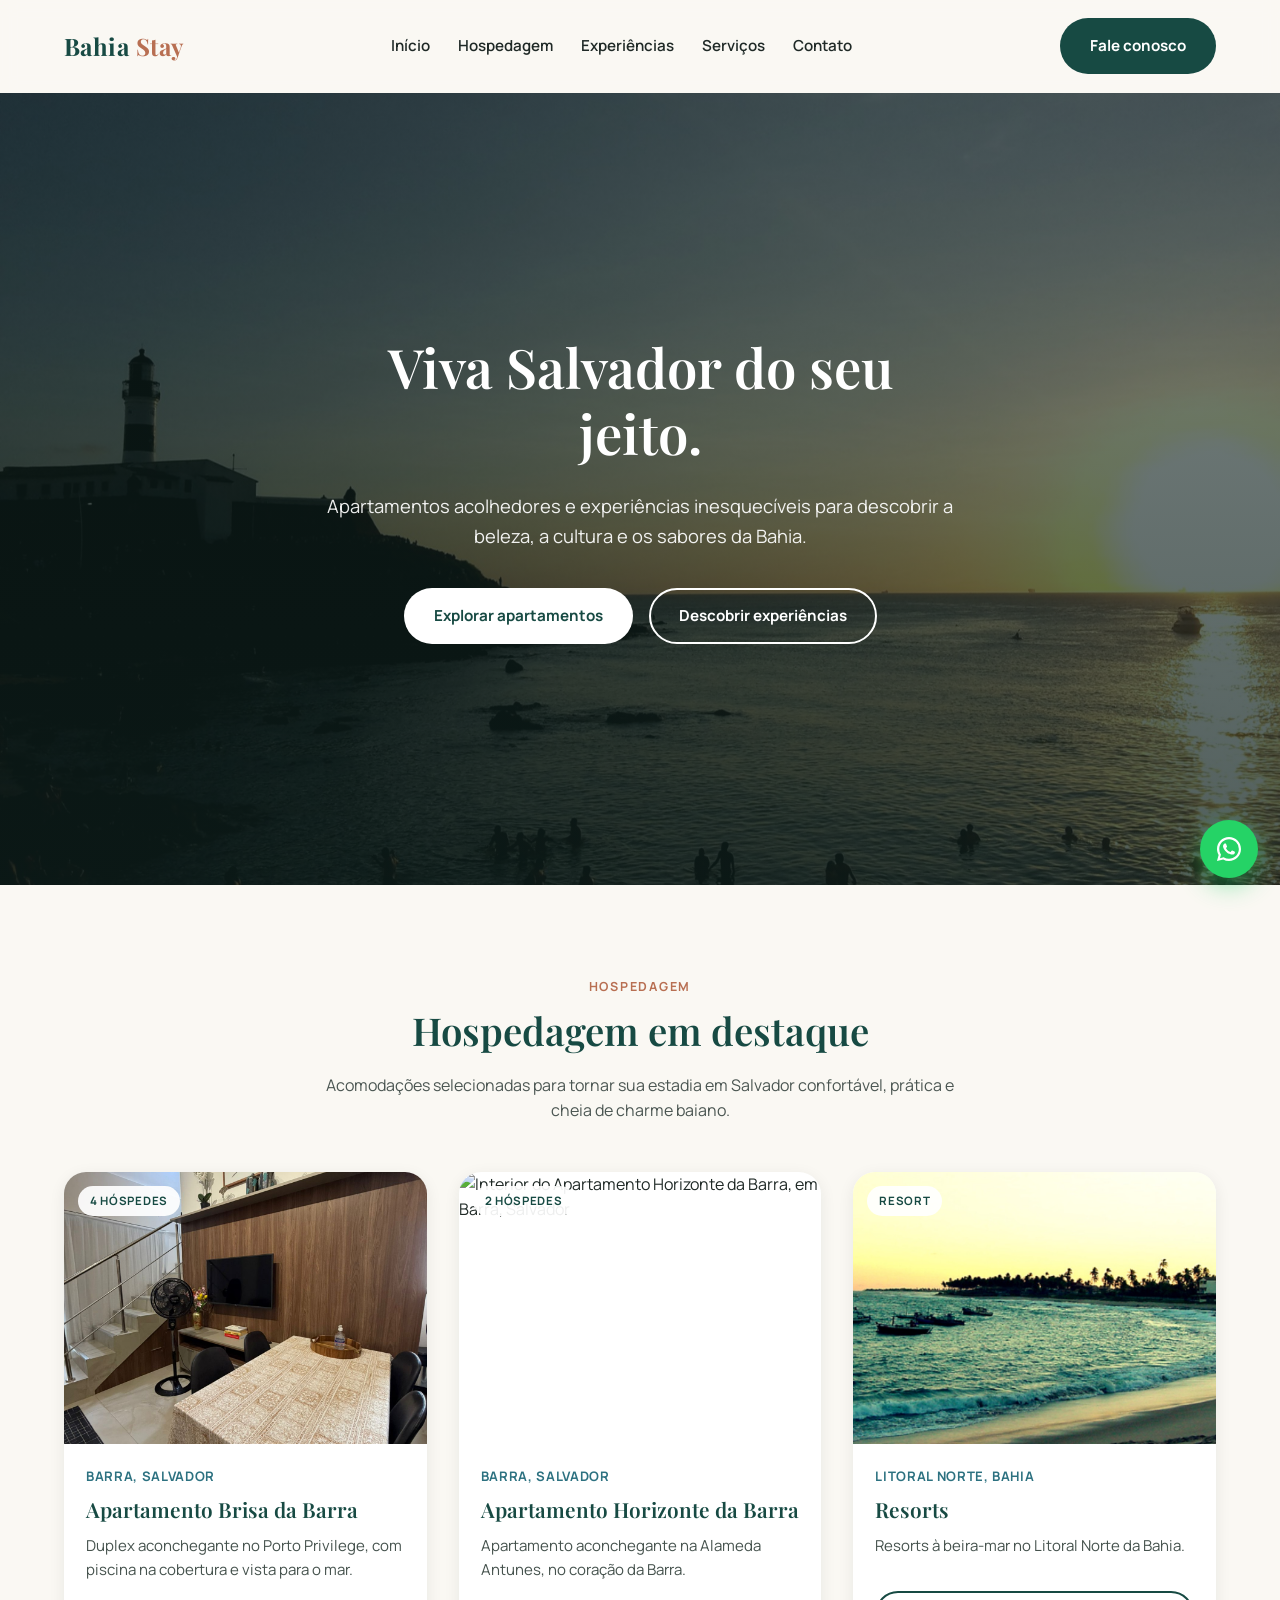
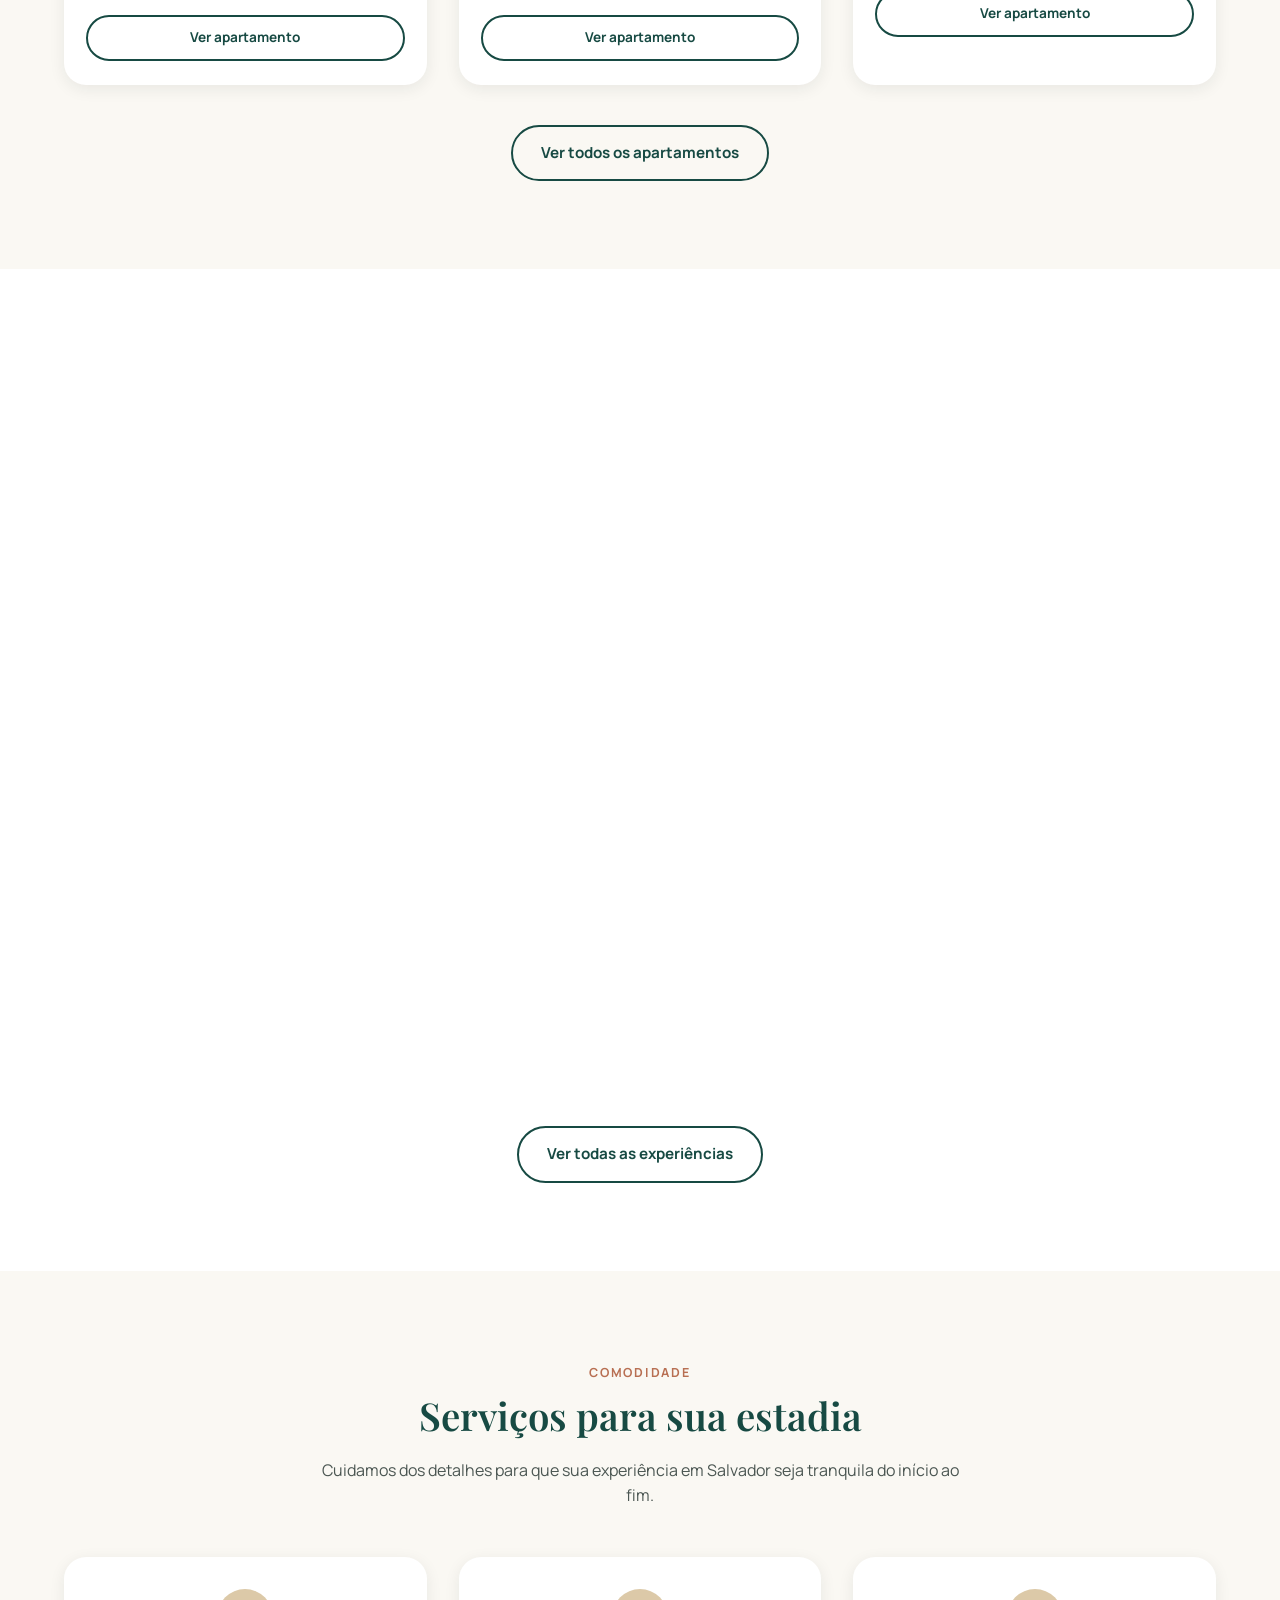
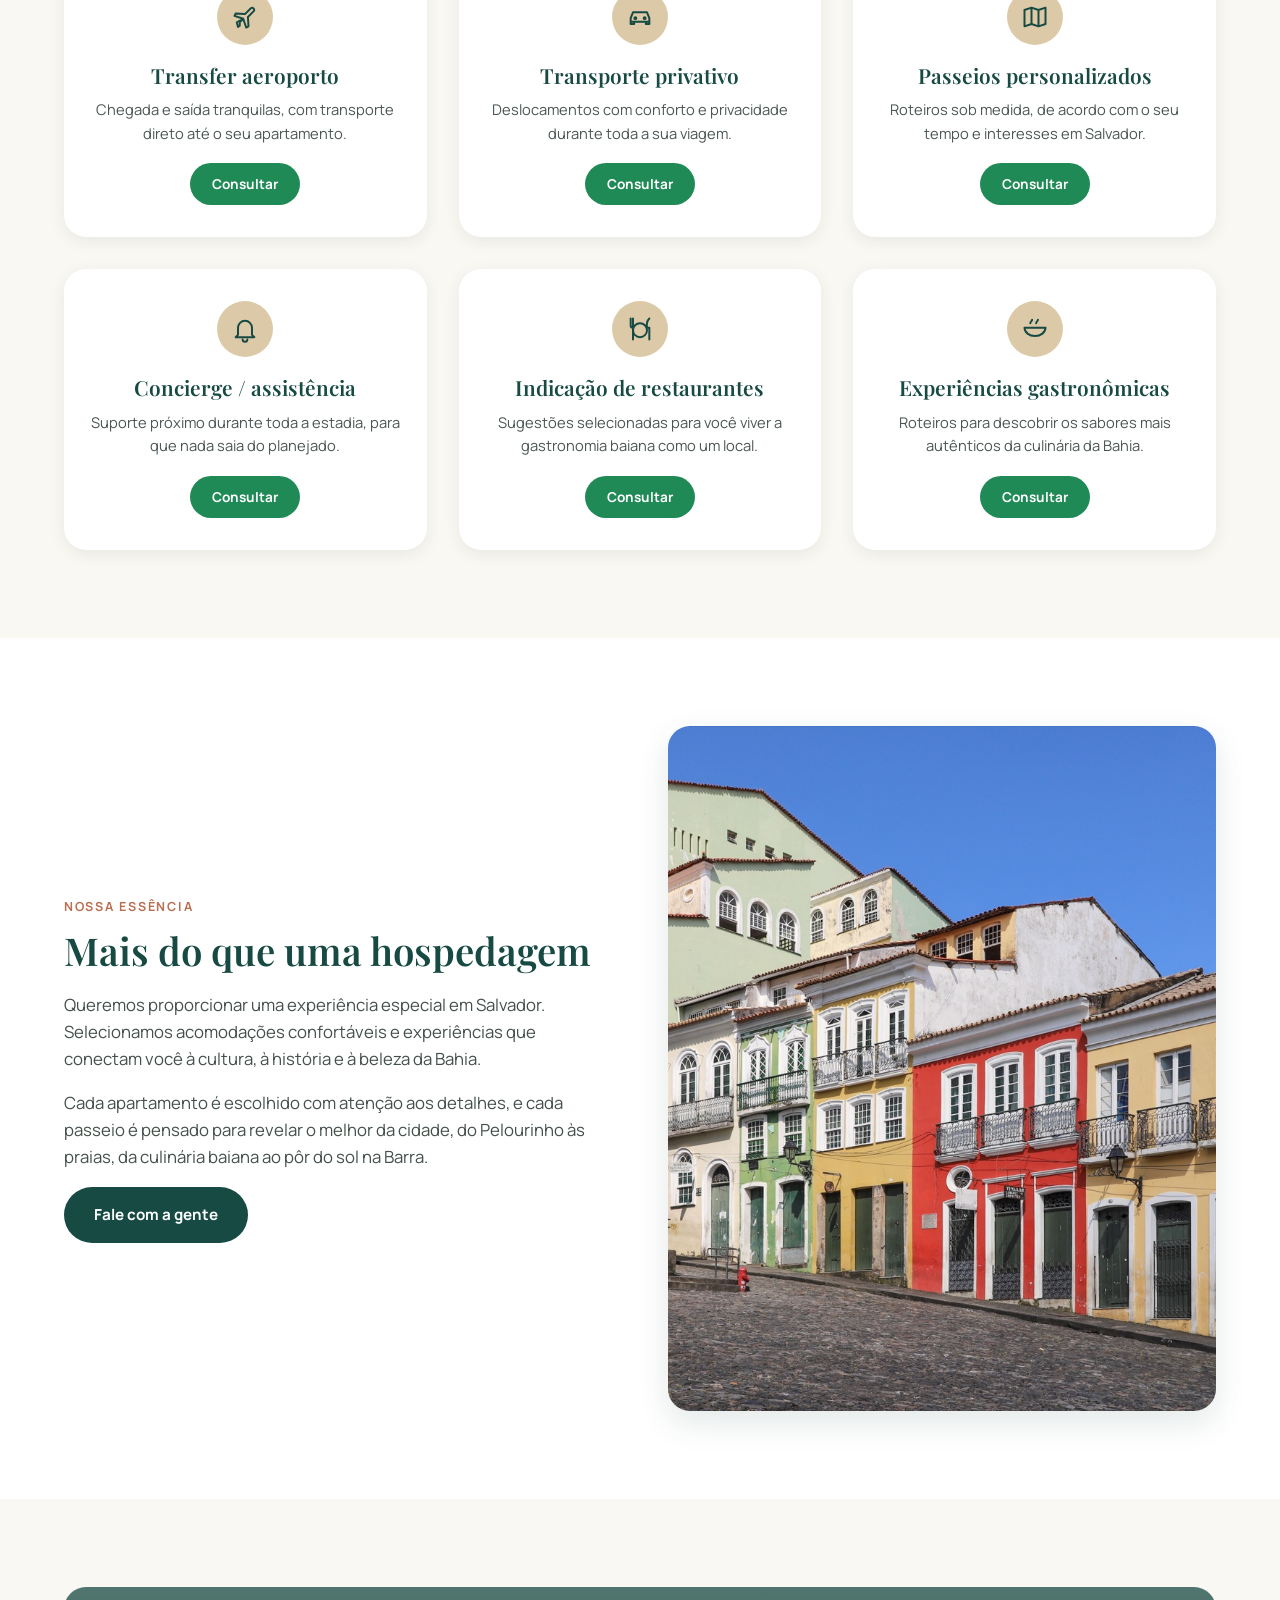
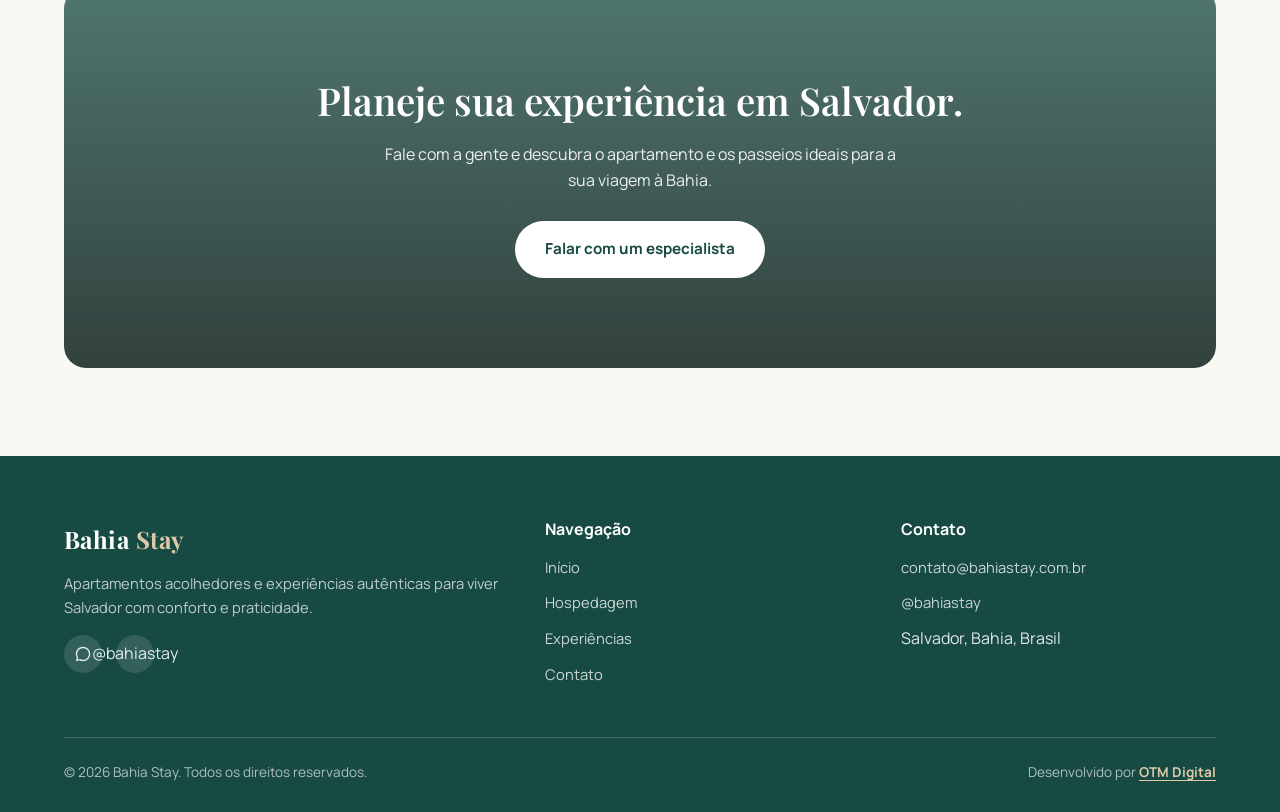
==== index.html @ 3e3b8120 "Add "Desenvolvido por OTM Digital" credit to footer Co-Authored-By: Claude Sonnet 5 <noreply@anthrop" ====
<!DOCTYPE html>
<html lang="pt-BR">
<head>
<meta charset="UTF-8">
<meta name="viewport" content="width=device-width, initial-scale=1.0">
<title>Bahia Stay | Apartamentos e Experiências em Salvador, Bahia</title>
<meta name="description" content="Apartamentos acolhedores e experiências inesquecíveis em Salvador, Bahia. Hospedagem por temporada, passeios turísticos e serviços para sua viagem.">
<link rel="icon" type="image/svg+xml" href="assets/images/icons/favicon.svg">
<link rel="preconnect" href="https://fonts.googleapis.com">
<link href="https://fonts.googleapis.com/css2?family=Playfair+Display:wght@600;700&family=Manrope:wght@400;500;600;700;800&display=swap" rel="stylesheet">
<link rel="stylesheet" href="css/style.css">
</head>
<body>

<header class="header">
  <div class="header-conteudo">
    <a href="index.html" class="logo">Bahia <span>Stay</span></a>
    <nav class="nav-principal" aria-label="Navegação principal">
      <ul>
        <li><a href="index.html">Início</a></li>
        <li><a href="apartamentos.html">Hospedagem</a></li>
        <li><a href="experiencias.html">Experiências</a></li>
        <li><a href="index.html#servicos">Serviços</a></li>
        <li><a href="contato.html">Contato</a></li>
      </ul>
    </nav>
    <div class="header-acoes">
      <a href="contato.html" class="btn btn-primario">Fale conosco</a>
      <button class="menu-toggle" aria-label="Abrir menu" aria-expanded="false">
        <span></span><span></span><span></span>
      </button>
    </div>
  </div>
</header>

<main>

  <section class="hero" style="background-image:url('assets/images/salvador/Salvador-Brazil-Farol-da-Barra-sunset.jpg');">
    <div class="hero-conteudo">
      <h1>Viva Salvador do seu jeito.</h1>
      <p>Apartamentos acolhedores e experiências inesquecíveis para descobrir a beleza, a cultura e os sabores da Bahia.</p>
      <div class="hero-botoes">
        <a href="apartamentos.html" class="btn btn-claro">Explorar apartamentos</a>
        <a href="experiencias.html" class="btn btn-secundario" style="border-color:#fff;color:#fff;">Descobrir experiências</a>
      </div>
    </div>
  </section>

  <!-- APARTAMENTOS EM DESTAQUE -->
  <section id="apartamentos-destaque">
    <div class="container">
      <div class="secao-titulo anim-surgir">
        <span class="etiqueta">Hospedagem</span>
        <h2>Hospedagem em destaque</h2>
        <p>Acomodações selecionadas para tornar sua estadia em Salvador confortável, prática e cheia de charme baiano.</p>
      </div>
      <div class="grade" id="grade-destaque"></div>
      <div class="texto-centro" style="margin-top:40px;">
        <a href="apartamentos.html" class="btn btn-secundario">Ver todos os apartamentos</a>
      </div>
    </div>
  </section>

  <!-- EXPERIÊNCIAS -->
  <section class="fundo-branco" id="experiencias-destaque">
    <div class="container">
      <div class="secao-titulo anim-surgir">
        <span class="etiqueta">Turismo</span>
        <h2>Descubra Salvador</h2>
        <p>Roteiros e passeios para viver a história, a natureza e a cultura da capital baiana com quem entende do assunto.</p>
      </div>
      <div class="grade" id="grade-experiencias-home"></div>
      <div class="texto-centro" style="margin-top:40px;">
        <a href="experiencias.html" class="btn btn-secundario">Ver todas as experiências</a>
      </div>
    </div>
  </section>

  <!-- SERVIÇOS -->
  <section id="servicos">
    <div class="container">
      <div class="secao-titulo anim-surgir">
        <span class="etiqueta">Comodidade</span>
        <h2>Serviços para sua estadia</h2>
        <p>Cuidamos dos detalhes para que sua experiência em Salvador seja tranquila do início ao fim.</p>
      </div>
      <div class="grade">
        <div class="servico-card anim-surgir">
          <div class="servico-icone"><img src="assets/images/icons/aviao.svg" alt="" class="icone-img"></div>
          <h3>Transfer aeroporto</h3>
          <p>Chegada e saída tranquilas, com transporte direto até o seu apartamento.</p>
          <button class="btn btn-whatsapp btn-sm" onclick="abrirWhatsApp(mensagemServico('Transfer aeroporto'))" aria-label="Consultar transfer aeroporto pelo WhatsApp">Consultar</button>
        </div>
        <div class="servico-card anim-surgir">
          <div class="servico-icone"><img src="assets/images/icons/carro.svg" alt="" class="icone-img"></div>
          <h3>Transporte privativo</h3>
          <p>Deslocamentos com conforto e privacidade durante toda a sua viagem.</p>
          <button class="btn btn-whatsapp btn-sm" onclick="abrirWhatsApp(mensagemServico('Transporte privativo'))" aria-label="Consultar transporte privativo pelo WhatsApp">Consultar</button>
        </div>
        <div class="servico-card anim-surgir">
          <div class="servico-icone"><img src="assets/images/icons/mapa.svg" alt="" class="icone-img"></div>
          <h3>Passeios personalizados</h3>
          <p>Roteiros sob medida, de acordo com o seu tempo e interesses em Salvador.</p>
          <button class="btn btn-whatsapp btn-sm" onclick="abrirWhatsApp(mensagemServico('Passeios personalizados'))" aria-label="Consultar passeios personalizados pelo WhatsApp">Consultar</button>
        </div>
        <div class="servico-card anim-surgir">
          <div class="servico-icone"><img src="assets/images/icons/sino.svg" alt="" class="icone-img"></div>
          <h3>Concierge / assistência</h3>
          <p>Suporte próximo durante toda a estadia, para que nada saia do planejado.</p>
          <button class="btn btn-whatsapp btn-sm" onclick="abrirWhatsApp(mensagemServico('Concierge e assistência ao hóspede'))" aria-label="Consultar concierge pelo WhatsApp">Consultar</button>
        </div>
        <div class="servico-card anim-surgir">
          <div class="servico-icone"><img src="assets/images/icons/prato.svg" alt="" class="icone-img"></div>
          <h3>Indicação de restaurantes</h3>
          <p>Sugestões selecionadas para você viver a gastronomia baiana como um local.</p>
          <button class="btn btn-whatsapp btn-sm" onclick="abrirWhatsApp(mensagemServico('Indicação de restaurantes'))" aria-label="Consultar indicação de restaurantes pelo WhatsApp">Consultar</button>
        </div>
        <div class="servico-card anim-surgir">
          <div class="servico-icone"><img src="assets/images/icons/tigela.svg" alt="" class="icone-img"></div>
          <h3>Experiências gastronômicas</h3>
          <p>Roteiros para descobrir os sabores mais autênticos da culinária da Bahia.</p>
          <button class="btn btn-whatsapp btn-sm" onclick="abrirWhatsApp(mensagemServico('Experiências gastronômicas'))" aria-label="Consultar experiências gastronômicas pelo WhatsApp">Consultar</button>
        </div>
      </div>
    </div>
  </section>

  <!-- INSTITUCIONAL -->
  <section class="fundo-branco">
    <div class="container">
      <div class="institucional">
        <div class="institucional-texto anim-surgir">
          <span class="etiqueta">Nossa essência</span>
          <h2>Mais do que uma hospedagem</h2>
          <p>Queremos proporcionar uma experiência especial em Salvador. Selecionamos acomodações confortáveis e experiências que conectam você à cultura, à história e à beleza da Bahia.</p>
          <p>Cada apartamento é escolhido com atenção aos detalhes, e cada passeio é pensado para revelar o melhor da cidade, do Pelourinho às praias, da culinária baiana ao pôr do sol na Barra.</p>
          <a href="contato.html" class="btn btn-primario">Fale com a gente</a>
        </div>
        <div class="institucional-imagem anim-surgir">
          <img src="assets/images/salvador/Largo_do_Pelourinho_Salvador_2019-9754__cropped_.jpg" alt="Vista de casarios coloridos e arquitetura histórica de Salvador, Bahia">
        </div>
      </div>
    </div>
  </section>

  <!-- CTA FINAL -->
  <section>
    <div class="container">
      <div class="cta-final anim-surgir" style="background-image:url('https://images.unsplash.com/photo-1518509562904-e7ef99cdcc86?auto=format&fit=crop&w=1600&q=80');">
        <h2>Planeje sua experiência em Salvador.</h2>
        <p>Fale com a gente e descubra o apartamento e os passeios ideais para a sua viagem à Bahia.</p>
        <a href="contato.html" class="btn btn-claro">Falar com um especialista</a>
      </div>
    </div>
  </section>

</main>

<footer class="footer">
  <div class="container">
    <div class="footer-grade">
      <div>
        <a href="index.html" class="logo">Bahia <span>Stay</span></a>
        <p style="margin-top:14px;">Apartamentos acolhedores e experiências autênticas para viver Salvador com conforto e praticidade.</p>
        <div class="footer-social">
          <a href="https://wa.me/5571999999999" data-marca-whatsapp target="_blank" rel="noopener" aria-label="WhatsApp">
            <svg width="18" height="18" viewBox="0 0 32 32" fill="currentColor"><path d="M16.001 3.2c-7.07 0-12.8 5.73-12.8 12.8 0 2.26.6 4.44 1.73 6.37L3.2 28.8l6.58-1.7a12.74 12.74 0 0 0 6.22 1.6h.01c7.07 0 12.8-5.73 12.8-12.8s-5.73-12.7-12.81-12.7zm0 23.24h-.01a10.4 10.4 0 0 1-5.3-1.45l-.38-.22-3.9 1.01 1.04-3.8-.25-.39a10.42 10.42 0 0 1-1.6-5.59c0-5.76 4.69-10.44 10.45-10.44 2.79 0 5.41 1.09 7.39 3.06a10.36 10.36 0 0 1 3.06 7.38c0 5.76-4.69 10.44-10.5 10.44z"/></svg>
          </a>
          <a href="#" data-marca-instagram aria-label="Instagram">
            <svg width="18" height="18" viewBox="0 0 24 24" fill="currentColor"><path d="M12 2.2c3.2 0 3.6 0 4.85.07 3.25.15 4.77 1.69 4.92 4.92.06 1.25.07 1.6.07 4.81 0 3.22-.01 3.56-.07 4.81-.15 3.23-1.66 4.77-4.92 4.92-1.25.06-1.6.07-4.85.07-3.2 0-3.6 0-4.85-.07-3.26-.15-4.77-1.7-4.92-4.92-.06-1.25-.07-1.6-.07-4.81 0-3.22.01-3.56.07-4.81.15-3.23 1.66-4.77 4.92-4.92C8.4 2.21 8.8 2.2 12 2.2zm0 5.4a4.4 4.4 0 1 0 0 8.8 4.4 4.4 0 0 0 0-8.8zm0 7.26a2.86 2.86 0 1 1 0-5.72 2.86 2.86 0 0 1 0 5.72zm5.6-7.44a1.03 1.03 0 1 1-2.06 0 1.03 1.03 0 0 1 2.06 0z"/></svg>
          </a>
        </div>
      </div>
      <div>
        <h4>Navegação</h4>
        <ul class="footer-links">
          <li><a href="index.html">Início</a></li>
          <li><a href="apartamentos.html">Hospedagem</a></li>
          <li><a href="experiencias.html">Experiências</a></li>
          <li><a href="contato.html">Contato</a></li>
        </ul>
      </div>
      <div>
        <h4>Contato</h4>
        <ul class="footer-links">
          <li><a href="mailto:contato@bahiastay.com.br" data-marca-email>contato@bahiastay.com.br</a></li>
          <li><a href="#" data-marca-instagram>@bahiastay</a></li>
          <li><span data-marca-localizacao>Salvador, Bahia, Brasil</span></li>
        </ul>
      </div>
    </div>
    <div class="footer-base">
      <span>© <span class="ano-atual">2026</span> <span data-marca-nome>Bahia Stay</span>. Todos os direitos reservados.</span>
      <span>Desenvolvido por <a href="https://www.otmdigital.online" target="_blank" rel="noopener" class="creditos-link">OTM Digital</a></span>
    </div>
  </div>
</footer>

<script src="js/script.js"></script>
<script>
  function criarCardApartamento(apto) {
    return `
      <article class="card anim-surgir">
        <a href="apartamento.html?id=${apto.id}" class="card-imagem" aria-label="Ver detalhes de ${apto.nome}">
          <img src="${apto.imagens[0]}" alt="Interior do ${apto.nome}, em ${apto.regiao}" loading="lazy">
          <span class="card-selo">${apto.hospedes ? apto.hospedes + " hóspedes" : apto.tipo}</span>
        </a>
        <div class="card-corpo">
          <span class="card-regiao">${apto.regiao}</span>
          <h3><a href="apartamento.html?id=${apto.id}">${apto.nome}</a></h3>
          <p class="card-descricao">${apto.descricaoCurta}</p>
          <div class="card-acoes">
            <a href="apartamento.html?id=${apto.id}" class="btn btn-secundario btn-sm">Ver apartamento</a>
          </div>
        </div>
      </article>`;
  }

  function criarCardExperienciaHome(exp) {
    return `
      <article class="card anim-surgir">
        <a href="experiencia.html?id=${exp.id}" class="card-imagem" aria-label="Ver detalhes de ${exp.nome}">
          <img src="${exp.imagens[0]}" alt="${exp.nome} em Salvador, Bahia" loading="lazy">
          <span class="card-selo">${exp.categoria}</span>
        </a>
        <div class="card-corpo">
          <h3>${exp.nome}</h3>
          <p class="card-descricao">${exp.descricaoCurta}</p>
          <div class="card-acoes">
            <a href="experiencia.html?id=${exp.id}" class="btn btn-secundario btn-sm">Saiba mais</a>
          </div>
        </div>
      </article>`;
  }

  document.addEventListener("DOMContentLoaded", () => {
    document.getElementById("grade-destaque").innerHTML = apartamentos.slice(0, 4).map(criarCardApartamento).join("");
    document.getElementById("grade-experiencias-home").innerHTML = experiencias.slice(0, 3).map(criarCardExperienciaHome).join("");
    inicializarAnimacoesScroll();
  });
</script>
</body>
</html>
---- css/style.css ----
/* =========================================================
   BAHIA STAY — style.css
   ========================================================= */

/* ---------------------------------------------------------
   RESET E BASE
   --------------------------------------------------------- */
*, *::before, *::after { box-sizing: border-box; }

:root {
  --cor-fundo: #FAF8F3;
  --cor-branco: #FFFFFF;
  --cor-texto: #1F2926;
  --cor-verde: #174A43;
  --cor-azul: #2C7180;
  --cor-areia: #DCC9A8;
  --cor-terracota: #B86F52;
  --cor-dourado: #B99A62;

  --fonte-titulo: "Playfair Display", Georgia, serif;
  --fonte-texto: "Manrope", "Inter", -apple-system, BlinkMacSystemFont, sans-serif;

  --raio: 14px;
  --raio-grande: 22px;
  --sombra: 0 12px 32px rgba(23, 74, 67, 0.12);
  --sombra-suave: 0 4px 16px rgba(31, 41, 38, 0.08);
  --transicao: 0.25s ease;
  --largura-max: 1200px;
}

html { scroll-behavior: smooth; }

body {
  margin: 0;
  font-family: var(--fonte-texto);
  color: var(--cor-texto);
  background-color: var(--cor-fundo);
  line-height: 1.6;
  -webkit-font-smoothing: antialiased;
}

body.no-scroll { overflow: hidden; }

h1, h2, h3, h4 {
  font-family: var(--fonte-titulo);
  color: var(--cor-verde);
  line-height: 1.2;
  margin: 0 0 0.5em;
  font-weight: 600;
}

h1 { font-size: clamp(2.2rem, 5vw, 3.4rem); }
h2 { font-size: clamp(1.7rem, 3.6vw, 2.4rem); }
h3 { font-size: 1.3rem; }

p { margin: 0 0 1em; }

a { color: inherit; text-decoration: none; }

img { max-width: 100%; display: block; }

ul { margin: 0; padding: 0; list-style: none; }

button { font-family: inherit; cursor: pointer; }

.container {
  max-width: var(--largura-max);
  margin: 0 auto;
  padding: 0 24px;
}

section { padding: 88px 0; }

@media (max-width: 767px) {
  section { padding: 56px 0; }
}

.secao-titulo {
  text-align: center;
  max-width: 640px;
  margin: 0 auto 48px;
}

.secao-titulo .etiqueta {
  display: inline-block;
  text-transform: uppercase;
  letter-spacing: 0.14em;
  font-size: 0.78rem;
  color: var(--cor-terracota);
  font-weight: 700;
  margin-bottom: 10px;
}

.secao-titulo p { color: #4b5652; }

/* Estados de foco visíveis (acessibilidade) */
a:focus-visible,
button:focus-visible,
input:focus-visible,
textarea:focus-visible,
select:focus-visible {
  outline: 3px solid var(--cor-azul);
  outline-offset: 2px;
}

/* ---------------------------------------------------------
   BOTÕES
   --------------------------------------------------------- */
.btn {
  display: inline-flex;
  align-items: center;
  justify-content: center;
  gap: 8px;
  padding: 14px 28px;
  border-radius: 100px;
  font-weight: 700;
  font-size: 0.95rem;
  border: 2px solid transparent;
  transition: transform var(--transicao), background-color var(--transicao), color var(--transicao), border-color var(--transicao);
  white-space: nowrap;
}

.btn:hover { transform: translateY(-2px); }

.btn-primario {
  background-color: var(--cor-verde);
  color: var(--cor-branco);
}
.btn-primario:hover { background-color: #123832; }

.btn-secundario {
  background-color: transparent;
  color: var(--cor-verde);
  border-color: var(--cor-verde);
}
.btn-secundario:hover { background-color: var(--cor-verde); color: var(--cor-branco); }

.btn-claro {
  background-color: var(--cor-branco);
  color: var(--cor-verde);
}
.btn-claro:hover { background-color: var(--cor-areia); }

.btn-whatsapp {
  background-color: #1f8a56;
  color: var(--cor-branco);
}
.btn-whatsapp:hover { background-color: #176a42; }

.btn-bloco { width: 100%; }

.btn-sm { padding: 10px 20px; font-size: 0.85rem; }

/* ---------------------------------------------------------
   HEADER
   --------------------------------------------------------- */
.header {
  position: sticky;
  top: 0;
  z-index: 200;
  background-color: rgba(250, 248, 243, 0.92);
  backdrop-filter: blur(8px);
  border-bottom: 1px solid transparent;
  transition: box-shadow var(--transicao), border-color var(--transicao), background-color var(--transicao);
}

.header--rolado {
  border-color: rgba(23, 74, 67, 0.08);
  box-shadow: var(--sombra-suave);
}

.header-conteudo {
  display: flex;
  align-items: center;
  justify-content: space-between;
  gap: 24px;
  padding: 18px 24px;
  max-width: var(--largura-max);
  margin: 0 auto;
}

.logo {
  font-family: var(--fonte-titulo);
  font-size: 1.5rem;
  font-weight: 700;
  color: var(--cor-verde);
  letter-spacing: 0.02em;
}

.logo span { color: var(--cor-terracota); }

.nav-principal {
  display: flex;
  align-items: center;
  gap: 32px;
}

.nav-principal ul {
  display: flex;
  gap: 28px;
}

.nav-principal a {
  font-weight: 600;
  font-size: 0.95rem;
  color: var(--cor-texto);
  position: relative;
  padding-bottom: 4px;
  transition: color var(--transicao);
}

.nav-principal a:hover,
.nav-link--ativo {
  color: var(--cor-verde);
}

.nav-principal a::after {
  content: "";
  position: absolute;
  left: 0;
  bottom: -2px;
  width: 0;
  height: 2px;
  background-color: var(--cor-terracota);
  transition: width var(--transicao);
}

.nav-principal a:hover::after,
.nav-link--ativo::after {
  width: 100%;
}

.header-acoes { display: flex; align-items: center; gap: 18px; }

.menu-toggle {
  display: none;
  flex-direction: column;
  gap: 5px;
  background: none;
  border: none;
  padding: 6px;
  z-index: 210;
}

.menu-toggle span {
  width: 26px;
  height: 2px;
  background-color: var(--cor-verde);
  border-radius: 2px;
  transition: transform var(--transicao), opacity var(--transicao);
}

.menu-toggle--ativo span:nth-child(1) { transform: translateY(7px) rotate(45deg); }
.menu-toggle--ativo span:nth-child(2) { opacity: 0; }
.menu-toggle--ativo span:nth-child(3) { transform: translateY(-7px) rotate(-45deg); }

@media (max-width: 900px) {
  .menu-toggle { display: flex; }

  .nav-principal {
    position: fixed;
    inset: 0 0 0 30%;
    height: 100vh;
    height: 100dvh;
    width: 70%;
    flex-direction: column;
    align-items: flex-start;
    justify-content: flex-start;
    background-color: var(--cor-branco);
    padding: 100px 32px 40px;
    transform: translateX(100%);
    transition: transform 0.35s ease;
    box-shadow: -12px 0 40px rgba(0,0,0,0.12);
    overflow-y: auto;
  }

  .nav-principal.nav-aberta { transform: translateX(0); }

  .nav-principal ul {
    flex-direction: column;
    gap: 22px;
    width: 100%;
  }

  .nav-principal a { font-size: 1.1rem; display: block; }

  .header-acoes .btn-primario { display: none; }
}

@media (max-width: 420px) {
  .nav-principal { inset: 0; width: 100%; }
}

/* ---------------------------------------------------------
   HERO (HOME)
   --------------------------------------------------------- */
.hero {
  position: relative;
  min-height: 88vh;
  display: flex;
  align-items: center;
  color: var(--cor-branco);
  background-size: cover;
  background-position: center;
  overflow: hidden;
}

.hero::before {
  content: "";
  position: absolute;
  inset: 0;
  background: linear-gradient(180deg, rgba(15, 33, 30, 0.55) 0%, rgba(15, 33, 30, 0.72) 100%);
}

.hero-conteudo {
  position: relative;
  z-index: 2;
  max-width: 680px;
  padding: 0 24px;
  margin: 0 auto;
  text-align: center;
}

.hero h1 { color: var(--cor-branco); }

.hero p {
  font-size: 1.15rem;
  color: rgba(255,255,255,0.92);
  margin-bottom: 2em;
}

.hero-botoes {
  display: flex;
  gap: 16px;
  justify-content: center;
  flex-wrap: wrap;
}

/* Hero interno para páginas de listagem/contato */
.hero-interno {
  padding: 64px 0 40px;
  text-align: center;
  background: linear-gradient(180deg, rgba(23,74,67,0.06), transparent);
}

.hero-interno .container { max-width: 760px; }

/* ---------------------------------------------------------
   CARDS — APARTAMENTOS / EXPERIÊNCIAS / SERVIÇOS
   --------------------------------------------------------- */
.grade {
  display: grid;
  grid-template-columns: repeat(auto-fit, minmax(280px, 1fr));
  gap: 32px;
}

.card {
  background-color: var(--cor-branco);
  border-radius: var(--raio-grande);
  overflow: hidden;
  box-shadow: var(--sombra-suave);
  transition: transform var(--transicao), box-shadow var(--transicao);
  display: flex;
  flex-direction: column;
}

.card:hover {
  transform: translateY(-6px);
  box-shadow: var(--sombra);
}

.card-imagem {
  position: relative;
  aspect-ratio: 4 / 3;
  overflow: hidden;
}

.card-imagem img {
  width: 100%;
  height: 100%;
  object-fit: cover;
  transition: transform 0.5s ease;
}

.card:hover .card-imagem img { transform: scale(1.06); }

.card-selo {
  position: absolute;
  top: 14px;
  left: 14px;
  background-color: rgba(255,255,255,0.92);
  color: var(--cor-verde);
  font-size: 0.72rem;
  font-weight: 700;
  text-transform: uppercase;
  letter-spacing: 0.06em;
  padding: 6px 12px;
  border-radius: 100px;
}

.card-corpo {
  padding: 22px 22px 24px;
  display: flex;
  flex-direction: column;
  gap: 10px;
  flex: 1;
}

.card-regiao {
  color: var(--cor-azul);
  font-size: 0.82rem;
  font-weight: 700;
  text-transform: uppercase;
  letter-spacing: 0.05em;
}

.card-corpo h3 { margin-bottom: 2px; }

.card-meta {
  display: flex;
  flex-wrap: wrap;
  gap: 12px;
  font-size: 0.85rem;
  color: #55625d;
}

.card-descricao { color: #45524d; font-size: 0.94rem; }

.card-preco {
  font-weight: 700;
  color: var(--cor-verde);
  margin-top: auto;
  padding-top: 6px;
}

.card-acoes {
  display: flex;
  gap: 10px;
  flex-wrap: wrap;
  margin-top: 8px;
}

.card-acoes .btn { flex: 1; }

/* ---------------------------------------------------------
   FILTROS
   --------------------------------------------------------- */
.filtros {
  display: flex;
  flex-wrap: wrap;
  gap: 12px;
  justify-content: center;
  margin-bottom: 44px;
}

.filtro-btn {
  background-color: var(--cor-branco);
  border: 2px solid var(--cor-areia);
  color: var(--cor-verde);
  padding: 10px 22px;
  border-radius: 100px;
  font-weight: 700;
  font-size: 0.88rem;
  transition: background-color var(--transicao), border-color var(--transicao), color var(--transicao);
}

.filtro-btn:hover { border-color: var(--cor-verde); }

.filtro-btn.filtro-ativo {
  background-color: var(--cor-verde);
  border-color: var(--cor-verde);
  color: var(--cor-branco);
}

/* ---------------------------------------------------------
   SEÇÃO INSTITUCIONAL / SOBRE
   --------------------------------------------------------- */
.institucional {
  display: grid;
  grid-template-columns: 1fr 1fr;
  gap: 56px;
  align-items: center;
}

.institucional-imagem {
  border-radius: var(--raio-grande);
  overflow: hidden;
  box-shadow: var(--sombra);
}
.institucional-imagem img { aspect-ratio: 4/5; object-fit: cover; }

.institucional-texto .etiqueta {
  display: inline-block;
  text-transform: uppercase;
  letter-spacing: 0.14em;
  font-size: 0.78rem;
  color: var(--cor-terracota);
  font-weight: 700;
  margin-bottom: 10px;
}

.institucional-texto p { color: #445049; font-size: 1.05rem; }

@media (max-width: 900px) {
  .institucional { grid-template-columns: 1fr; }
  .institucional-imagem { order: -1; }
}

/* ---------------------------------------------------------
   SERVIÇOS
   --------------------------------------------------------- */
.servico-card {
  background-color: var(--cor-branco);
  border-radius: var(--raio-grande);
  padding: 32px 26px;
  text-align: center;
  box-shadow: var(--sombra-suave);
  transition: transform var(--transicao), box-shadow var(--transicao);
}
.servico-card:hover { transform: translateY(-6px); box-shadow: var(--sombra); }

.servico-icone {
  width: 56px;
  height: 56px;
  border-radius: 50%;
  background-color: var(--cor-areia);
  color: var(--cor-verde);
  display: flex;
  align-items: center;
  justify-content: center;
  margin: 0 auto 18px;
  font-size: 1.4rem;
}

.servico-card p { color: #4b5652; font-size: 0.92rem; margin-bottom: 18px; }

/* ---------------------------------------------------------
   CTA FINAL
   --------------------------------------------------------- */
.cta-final {
  position: relative;
  background-size: cover;
  background-position: center;
  color: var(--cor-branco);
  text-align: center;
  border-radius: var(--raio-grande);
  overflow: hidden;
  padding: 90px 24px;
}

.cta-final::before {
  content: "";
  position: absolute;
  inset: 0;
  background: linear-gradient(180deg, rgba(23,74,67,0.75), rgba(15,33,30,0.85));
}

.cta-final > * { position: relative; z-index: 1; }
.cta-final h2 { color: var(--cor-branco); }
.cta-final p { color: rgba(255,255,255,0.9); max-width: 520px; margin: 0 auto 28px; }

/* ---------------------------------------------------------
   FOOTER
   --------------------------------------------------------- */
.footer {
  background-color: var(--cor-verde);
  color: rgba(255,255,255,0.88);
  padding: 64px 0 28px;
}

.footer-grade {
  display: grid;
  grid-template-columns: 1.4fr 1fr 1fr;
  gap: 40px;
  margin-bottom: 40px;
}

.footer .logo { color: var(--cor-branco); }
.footer .logo span { color: var(--cor-areia); }

.footer p { color: rgba(255,255,255,0.72); font-size: 0.92rem; }

.footer h4 {
  color: var(--cor-branco);
  font-size: 1rem;
  font-family: var(--fonte-texto);
  font-weight: 700;
  margin-bottom: 16px;
}

.footer-links li { margin-bottom: 10px; }
.footer-links a {
  color: rgba(255,255,255,0.78);
  font-size: 0.92rem;
  transition: color var(--transicao);
}
.footer-links a:hover { color: var(--cor-branco); }

.footer-social { display: flex; gap: 14px; margin-top: 16px; }
.footer-social a {
  width: 38px;
  height: 38px;
  border-radius: 50%;
  background-color: rgba(255,255,255,0.12);
  display: flex;
  align-items: center;
  justify-content: center;
  transition: background-color var(--transicao);
}
.footer-social a:hover { background-color: rgba(255,255,255,0.24); }

.footer-base {
  border-top: 1px solid rgba(255,255,255,0.16);
  padding-top: 24px;
  display: flex;
  justify-content: space-between;
  flex-wrap: wrap;
  gap: 12px;
  font-size: 0.85rem;
  color: rgba(255,255,255,0.65);
}

@media (max-width: 767px) {
  .footer-grade { grid-template-columns: 1fr; gap: 32px; }
}

/* ---------------------------------------------------------
   BOTÃO FLUTUANTE WHATSAPP
   --------------------------------------------------------- */
.whatsapp-flutuante {
  position: fixed;
  bottom: 22px;
  right: 22px;
  width: 58px;
  height: 58px;
  border-radius: 50%;
  background-color: #25D366;
  color: var(--cor-branco);
  display: flex;
  align-items: center;
  justify-content: center;
  box-shadow: 0 8px 24px rgba(37, 211, 102, 0.45);
  z-index: 500;
  transition: transform var(--transicao);
}
.whatsapp-flutuante svg { width: 30px; height: 30px; }
.whatsapp-flutuante:hover { transform: scale(1.08); }

@media (max-width: 480px) {
  .whatsapp-flutuante { width: 52px; height: 52px; bottom: 16px; right: 16px; }
  .whatsapp-flutuante svg { width: 26px; height: 26px; }
}

/* ---------------------------------------------------------
   ANIMAÇÕES DE ENTRADA
   --------------------------------------------------------- */
.anim-surgir {
  opacity: 0;
  transform: translateY(24px);
  transition: opacity 0.6s ease, transform 0.6s ease;
}
.anim-visivel { opacity: 1; transform: translateY(0); }

@media (prefers-reduced-motion: reduce) {
  .anim-surgir { opacity: 1; transform: none; transition: none; }
  html { scroll-behavior: auto; }
}

/* ---------------------------------------------------------
   PÁGINAS DE DETALHE (apartamento / experiência)
   --------------------------------------------------------- */
.detalhe-topo {
  display: grid;
  grid-template-columns: 1.3fr 1fr;
  gap: 48px;
  align-items: flex-start;
}

@media (max-width: 900px) {
  .detalhe-topo { grid-template-columns: 1fr; }
}

.galeria { display: flex; flex-direction: column; gap: 12px; }

.galeria-principal {
  border-radius: var(--raio-grande);
  overflow: hidden;
  aspect-ratio: 4/3;
  position: relative;
  box-shadow: var(--sombra);
}
.galeria-principal img { width: 100%; height: 100%; object-fit: cover; }

.galeria-nav {
  position: absolute;
  top: 50%;
  transform: translateY(-50%);
  background-color: rgba(255,255,255,0.85);
  color: var(--cor-verde);
  border: none;
  width: 40px;
  height: 40px;
  border-radius: 50%;
  display: flex;
  align-items: center;
  justify-content: center;
  font-size: 1.2rem;
  transition: background-color var(--transicao);
}
.galeria-nav:hover { background-color: var(--cor-branco); }
.galeria-nav--anterior { left: 14px; }
.galeria-nav--proximo { right: 14px; }

.galeria-miniaturas {
  display: flex;
  gap: 10px;
  flex-wrap: wrap;
}
.galeria-miniaturas img {
  width: 78px;
  height: 60px;
  object-fit: cover;
  border-radius: 8px;
  cursor: pointer;
  border: 2px solid transparent;
  opacity: 0.75;
  transition: opacity var(--transicao), border-color var(--transicao);
}
.galeria-miniaturas img:hover { opacity: 1; }
.galeria-miniaturas img.miniatura-ativa { border-color: var(--cor-terracota); opacity: 1; }

.detalhe-info {
  background-color: var(--cor-branco);
  border-radius: var(--raio-grande);
  padding: 32px;
  box-shadow: var(--sombra-suave);
  position: sticky;
  top: 100px;
}

.detalhe-info .card-regiao { margin-bottom: 6px; }
.detalhe-info h1 { font-size: 1.9rem; margin-bottom: 6px; }

.detalhe-preco {
  font-size: 1.3rem;
  font-weight: 700;
  color: var(--cor-verde);
  margin: 12px 0;
}

.detalhe-meta {
  display: grid;
  grid-template-columns: repeat(2, 1fr);
  gap: 12px;
  margin: 18px 0 22px;
  padding: 18px 0;
  border-top: 1px solid #ece5d6;
  border-bottom: 1px solid #ece5d6;
}
.detalhe-meta-item { font-size: 0.9rem; }
.detalhe-meta-item strong { display: block; color: var(--cor-verde); font-size: 1.1rem; }

.detalhe-corpo { margin-top: 56px; display: grid; grid-template-columns: 2fr 1fr; gap: 48px; }
@media (max-width: 900px) { .detalhe-corpo { grid-template-columns: 1fr; } }

.detalhe-bloco { margin-bottom: 40px; }
.detalhe-bloco h2 { font-size: 1.4rem; margin-bottom: 16px; }

.lista-check li,
.lista-x li {
  padding: 8px 0 8px 28px;
  position: relative;
  border-bottom: 1px dashed #e3dbc9;
  font-size: 0.95rem;
}
.lista-check li::before {
  content: "✓";
  position: absolute;
  left: 0;
  color: var(--cor-verde);
  font-weight: 700;
}
.lista-x li::before {
  content: "✕";
  position: absolute;
  left: 0;
  color: var(--cor-terracota);
  font-weight: 700;
}

.aviso-caixa {
  background-color: var(--cor-areia);
  border-radius: var(--raio);
  padding: 20px 22px;
  font-size: 0.92rem;
  color: #3a3226;
}

.mapa-caixa {
  border-radius: var(--raio);
  overflow: hidden;
  aspect-ratio: 16/9;
  box-shadow: var(--sombra-suave);
}
.mapa-caixa iframe { width: 100%; height: 100%; border: 0; }

.nao-encontrado {
  text-align: center;
  padding: 100px 24px;
}

/* ---------------------------------------------------------
   PÁGINA DE CONTATO
   --------------------------------------------------------- */
.contato-grade {
  display: grid;
  grid-template-columns: 1fr 1fr;
  gap: 56px;
  align-items: flex-start;
}
@media (max-width: 900px) { .contato-grade { grid-template-columns: 1fr; } }

.contato-info-card {
  background-color: var(--cor-branco);
  border-radius: var(--raio-grande);
  padding: 32px;
  box-shadow: var(--sombra-suave);
  margin-bottom: 20px;
}

.contato-info-card h3 { margin-bottom: 8px; }
.contato-info-card p { color: #4b5652; font-size: 0.94rem; }

.contato-info-lista { display: flex; flex-direction: column; gap: 8px; }

.form-grupo { margin-bottom: 20px; }

.form-grupo label {
  display: block;
  font-weight: 700;
  font-size: 0.88rem;
  margin-bottom: 8px;
  color: var(--cor-verde);
}

.form-grupo input,
.form-grupo select,
.form-grupo textarea {
  width: 100%;
  padding: 13px 16px;
  border-radius: 10px;
  border: 1.5px solid #ddd3ba;
  background-color: var(--cor-branco);
  font-family: inherit;
  font-size: 0.95rem;
  color: var(--cor-texto);
  transition: border-color var(--transicao);
}

.form-grupo input:focus,
.form-grupo select:focus,
.form-grupo textarea:focus {
  border-color: var(--cor-verde);
  outline: none;
}

.form-grupo textarea { resize: vertical; min-height: 120px; }

.formulario-contato {
  background-color: var(--cor-branco);
  padding: 36px;
  border-radius: var(--raio-grande);
  box-shadow: var(--sombra-suave);
}

.form-mensagem-sucesso {
  display: none;
  background-color: #e4f2ea;
  color: var(--cor-verde);
  border-radius: var(--raio);
  padding: 16px 18px;
  font-size: 0.92rem;
  margin-bottom: 20px;
}
.form-mensagem-sucesso.ativo { display: block; }

/* ---------------------------------------------------------
   UTILITÁRIOS
   --------------------------------------------------------- */
.fundo-branco { background-color: var(--cor-branco); }
.fundo-areia { background-color: #F5EFE1; }
.texto-centro { text-align: center; }
.mt-0 { margin-top: 0; }
.mb-0 { margin-bottom: 0; }

.sr-only {
  position: absolute;
  width: 1px; height: 1px;
  padding: 0; margin: -1px;
  overflow: hidden;
  clip: rect(0,0,0,0);
  white-space: nowrap;
  border: 0;
}

/* Ícones em imagem (substituem emojis) */
.icone-img { width: 1.15em; height: 1.15em; display: inline-block; vertical-align: -0.2em; margin-right: 4px; }
.servico-icone .icone-img { width: 28px; height: 28px; margin: 0; vertical-align: middle; }
.detalhe-meta-item strong .icone-img { width: 22px; height: 22px; margin: 0; }
.card-meta span { display: inline-flex; align-items: center; }

.creditos-link { color: var(--cor-areia); font-weight: 700; text-decoration: underline; text-underline-offset: 3px; }
.creditos-link:hover { color: var(--cor-branco); }
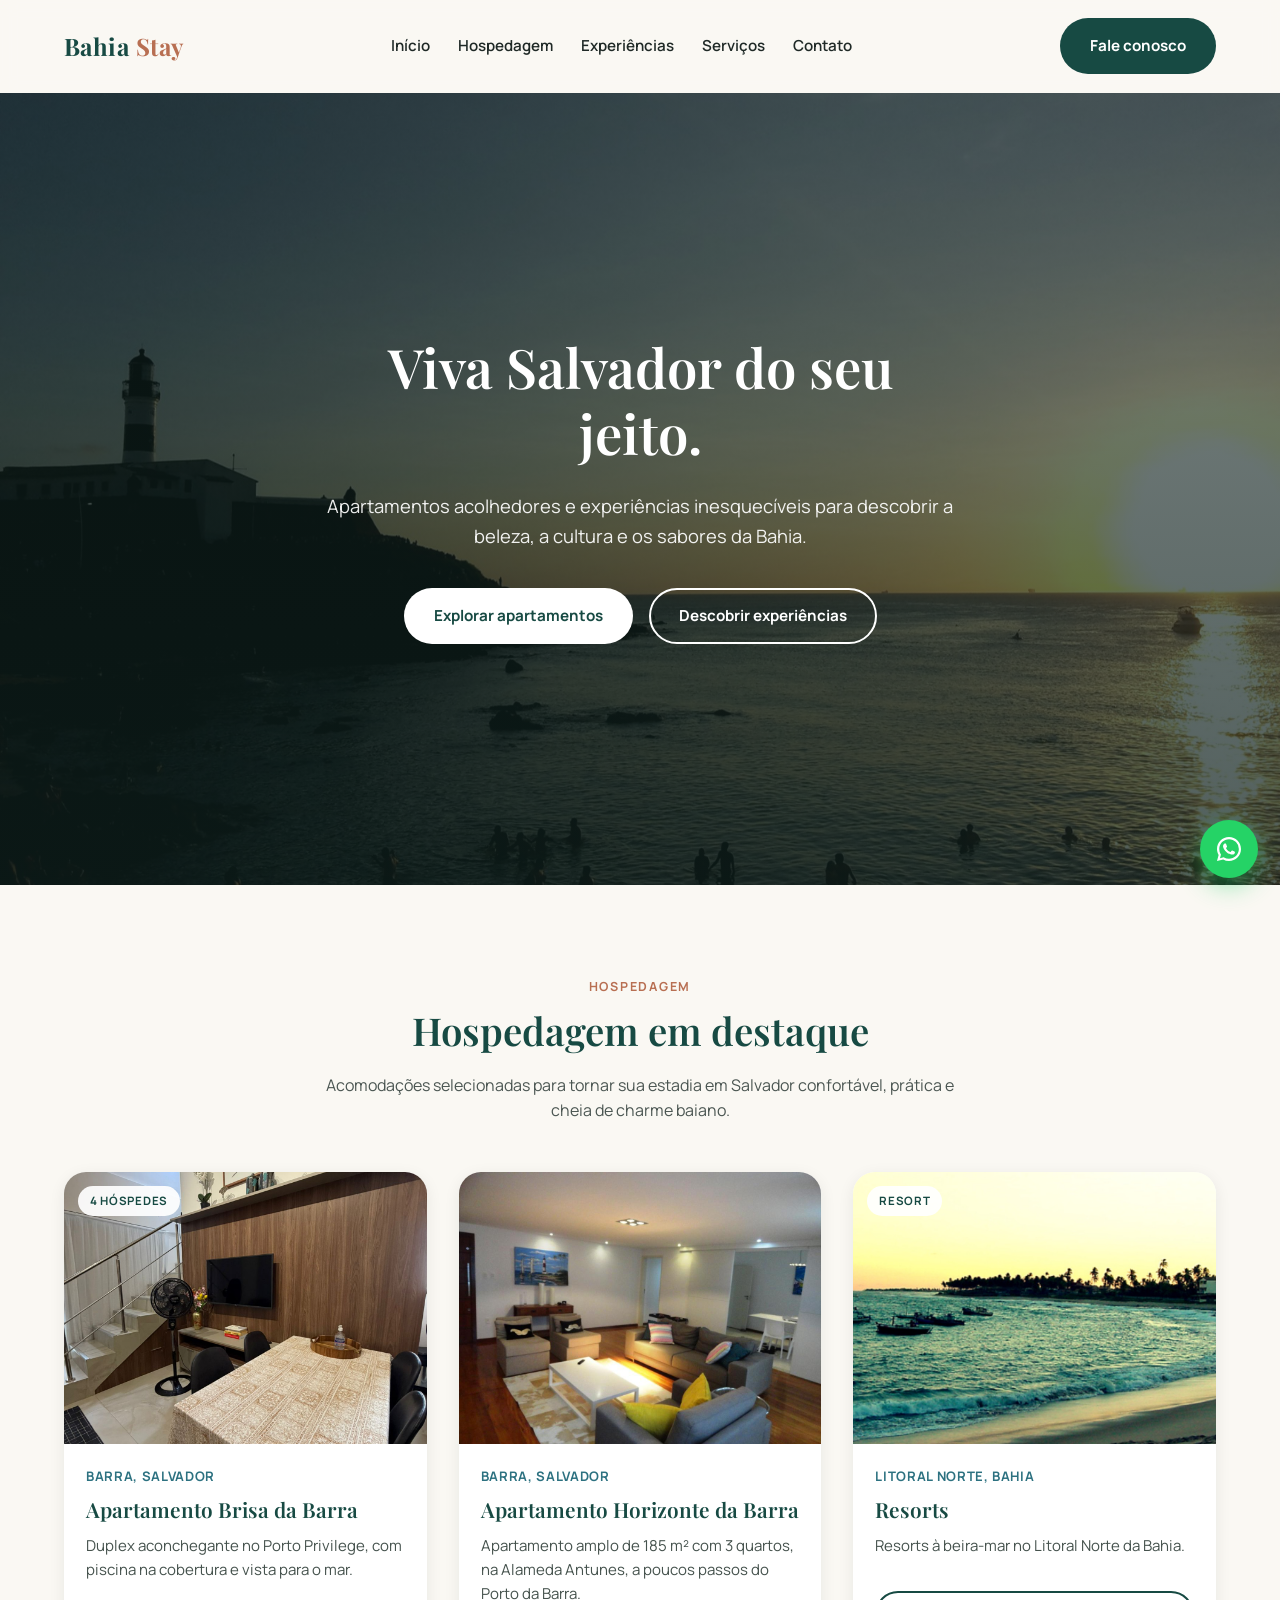
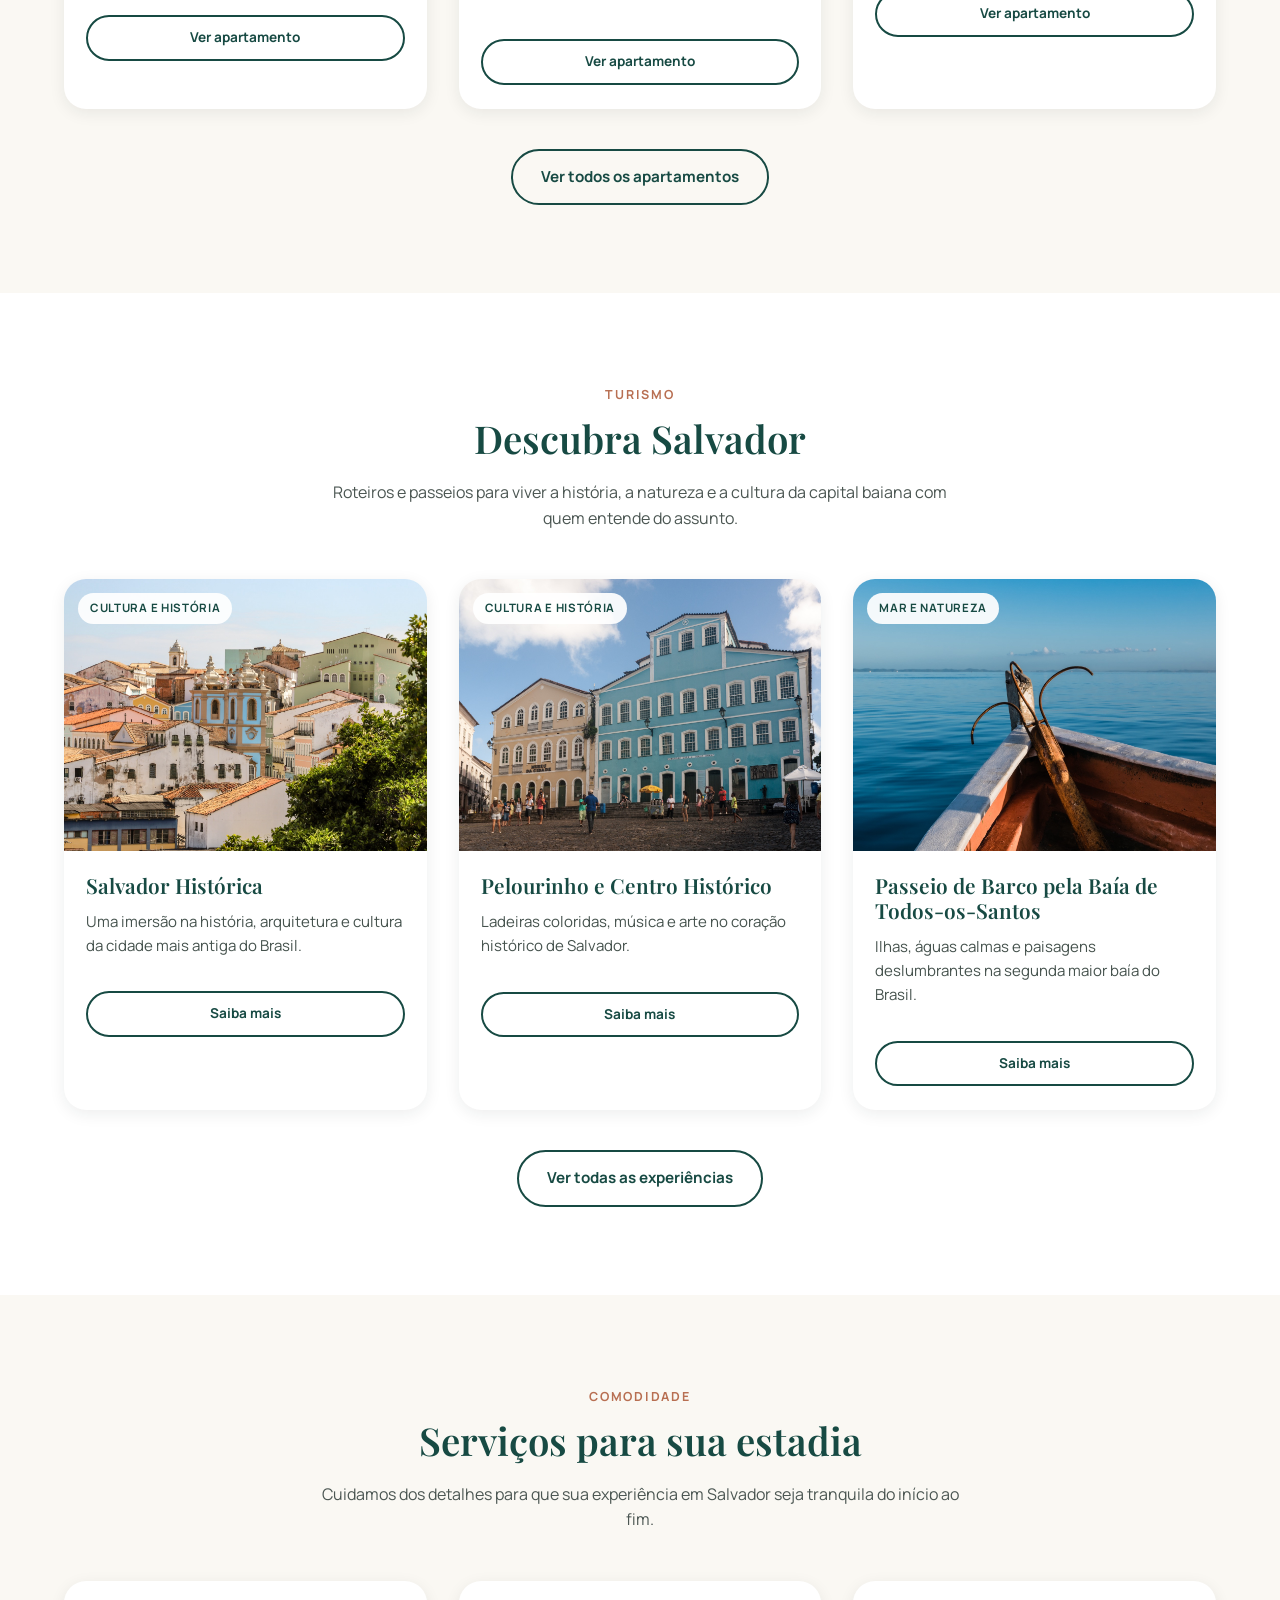
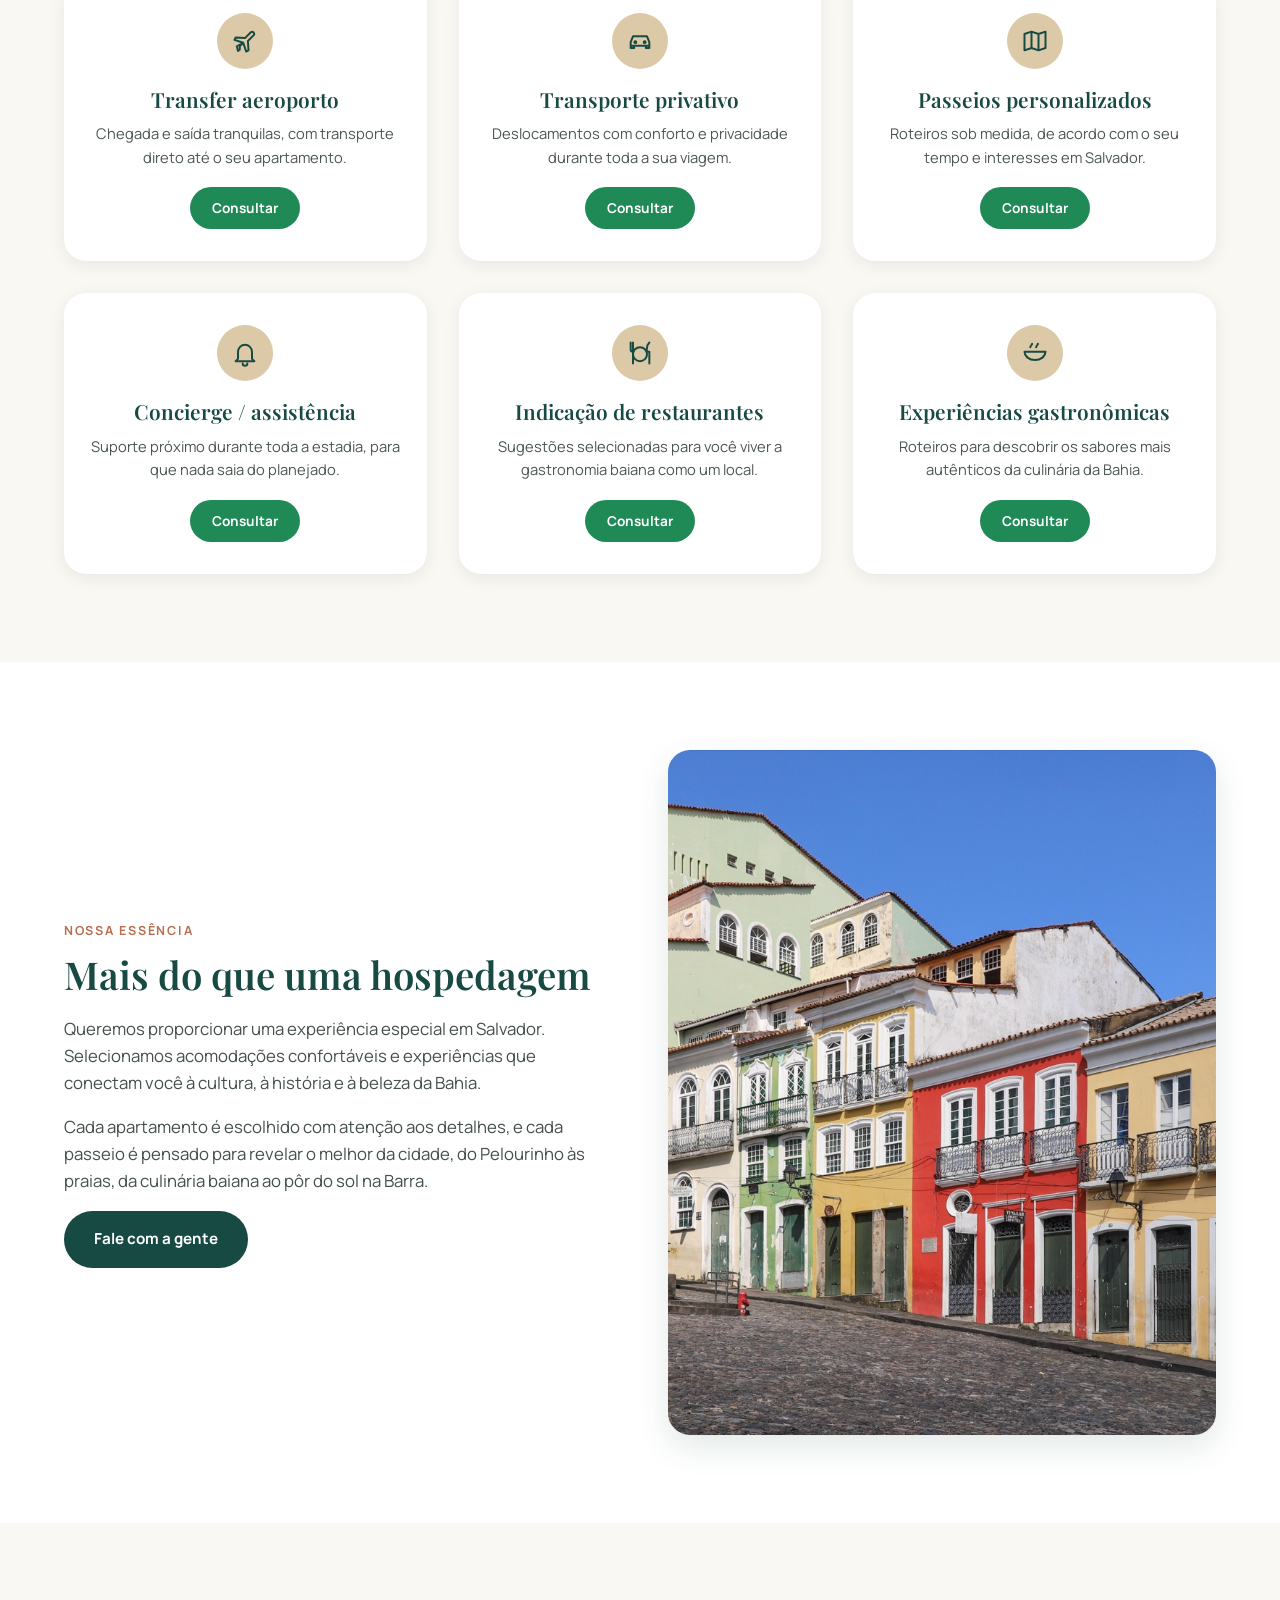
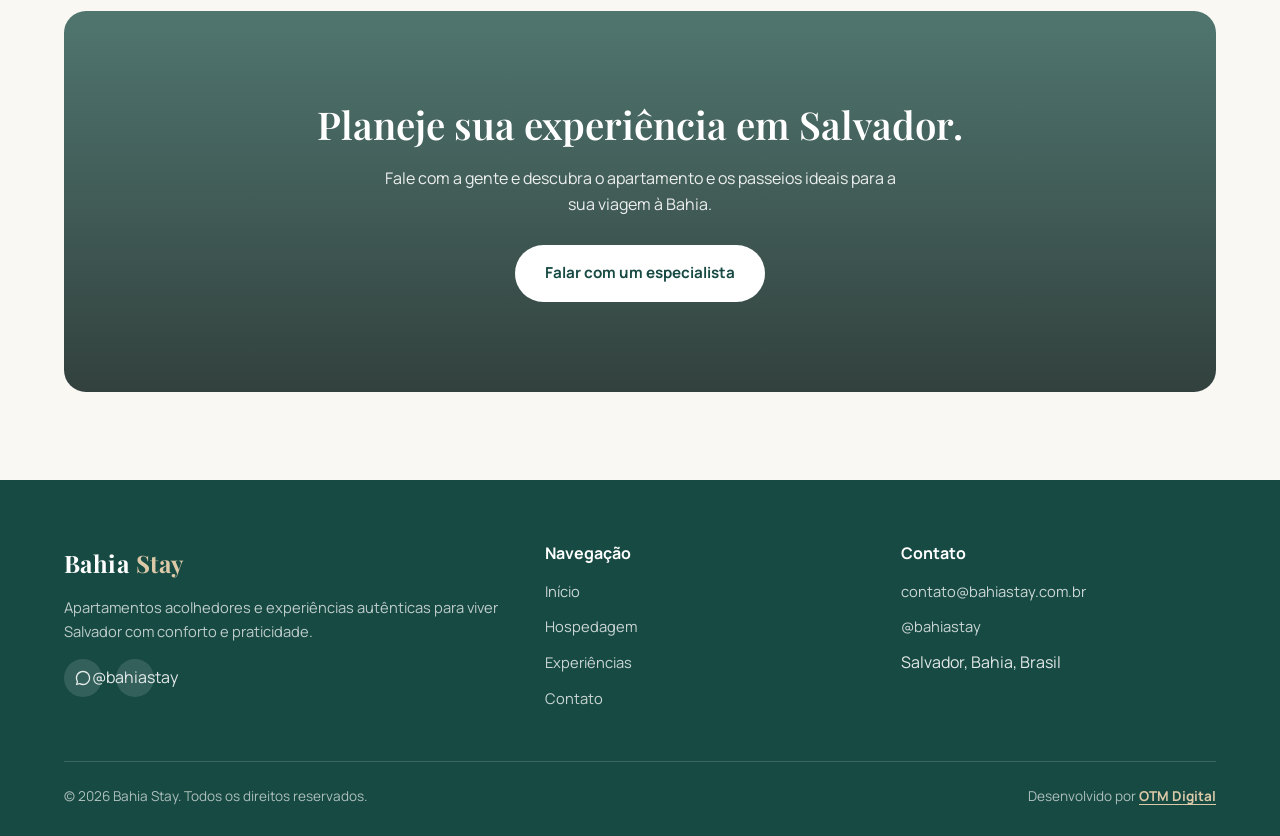
==== commit 5854ba70: "Add real photos and details for apartment 2 Co-Authored-By: Claude Sonnet 5 <noreply@anthropic.com>" ====
--- a/index.html
+++ b/index.html
@@ -203,7 +203,7 @@
       <article class="card anim-surgir">
         <a href="apartamento.html?id=${apto.id}" class="card-imagem" aria-label="Ver detalhes de ${apto.nome}">
           <img src="${apto.imagens[0]}" alt="Interior do ${apto.nome}, em ${apto.regiao}" loading="lazy">
-          <span class="card-selo">${apto.hospedes ? apto.hospedes + " hóspedes" : apto.tipo}</span>
+          ${apto.hospedes || apto.tipo ? `<span class="card-selo">${apto.hospedes ? apto.hospedes + " hóspedes" : apto.tipo}</span>` : ""}
         </a>
         <div class="card-corpo">
           <span class="card-regiao">${apto.regiao}</span>
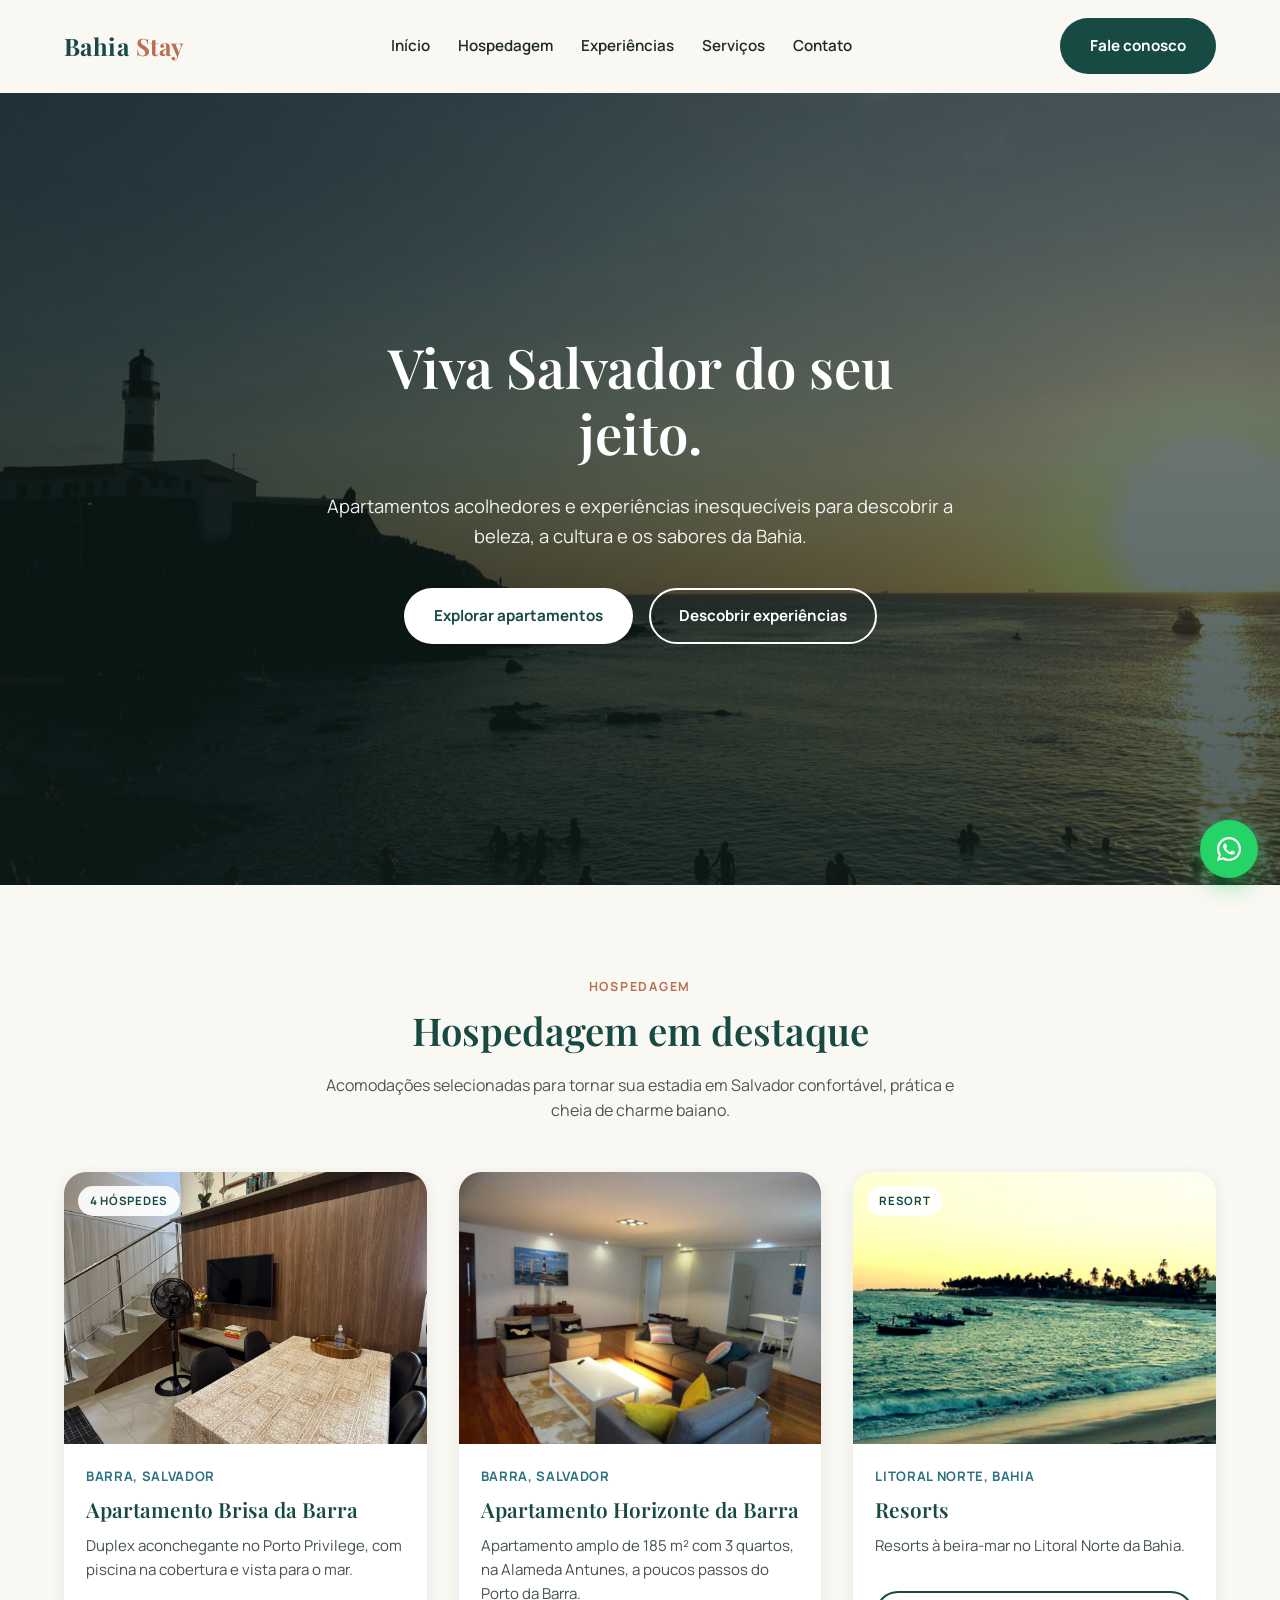
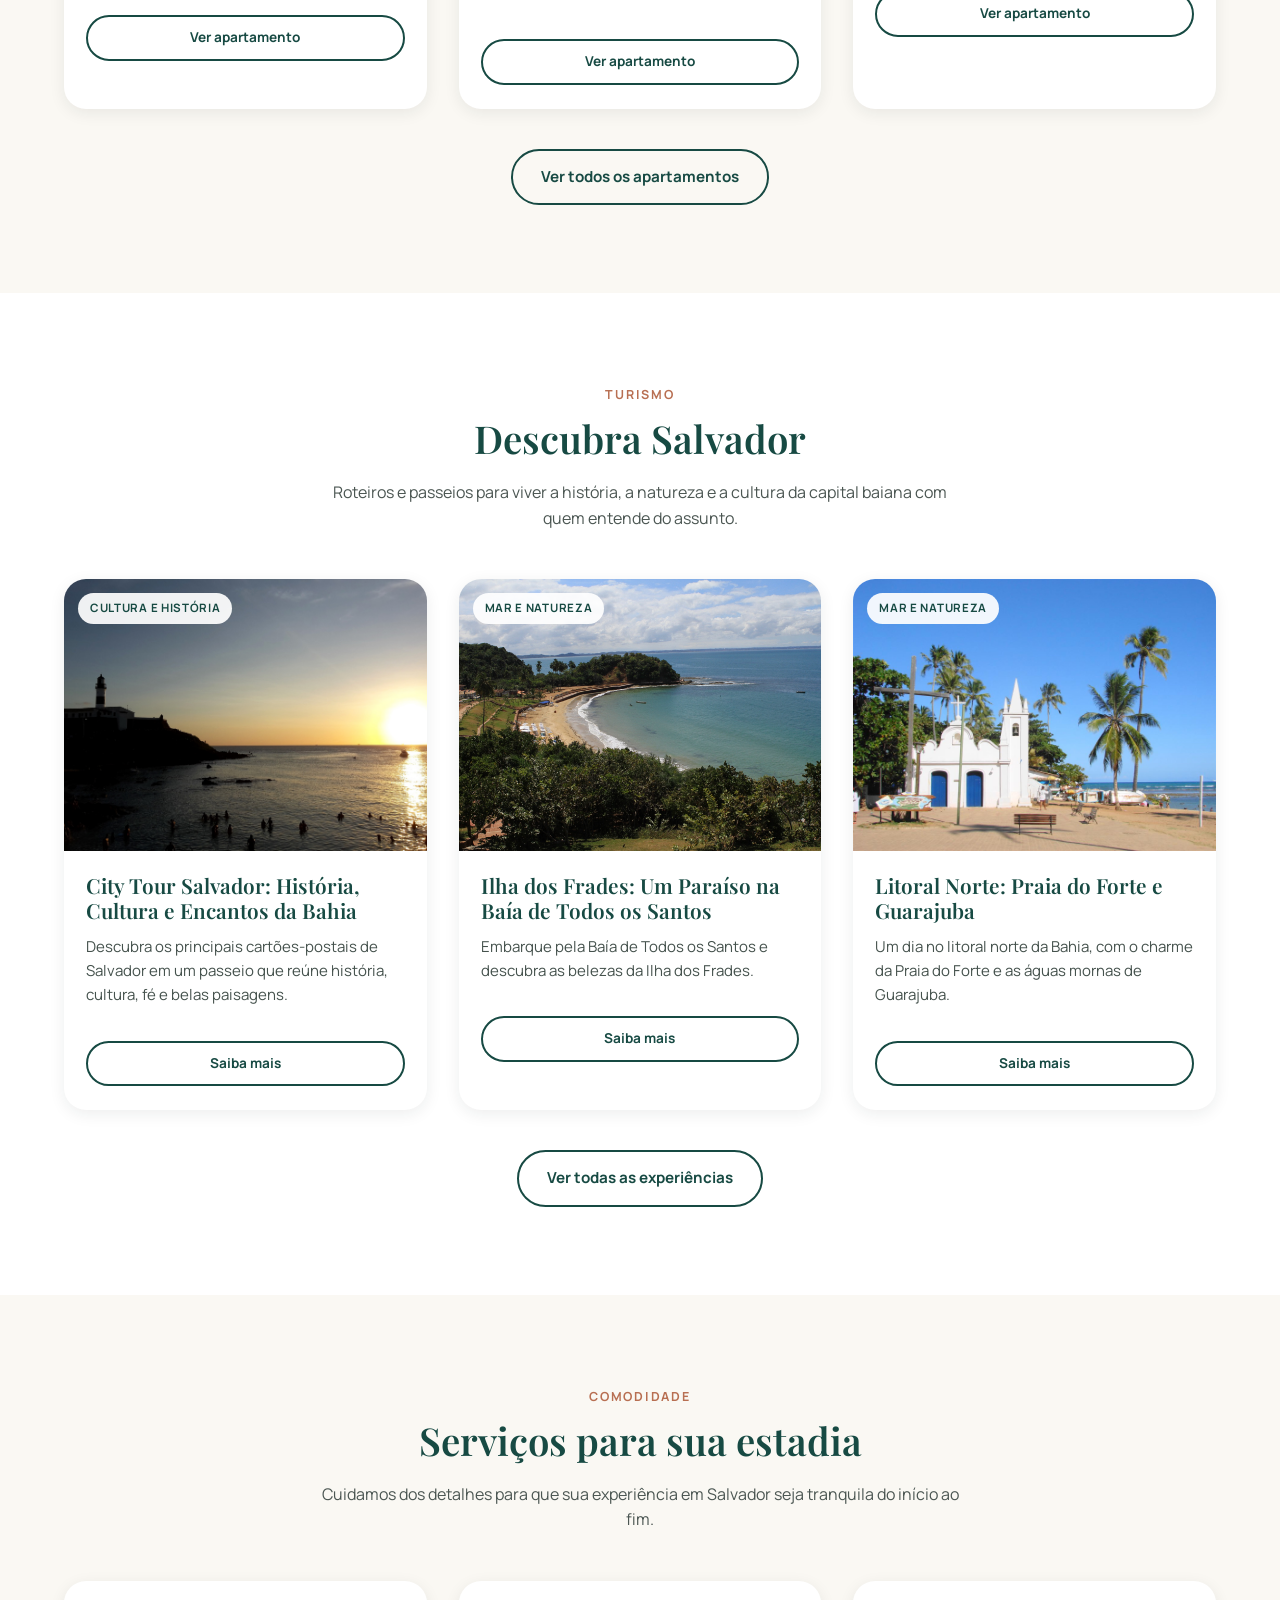
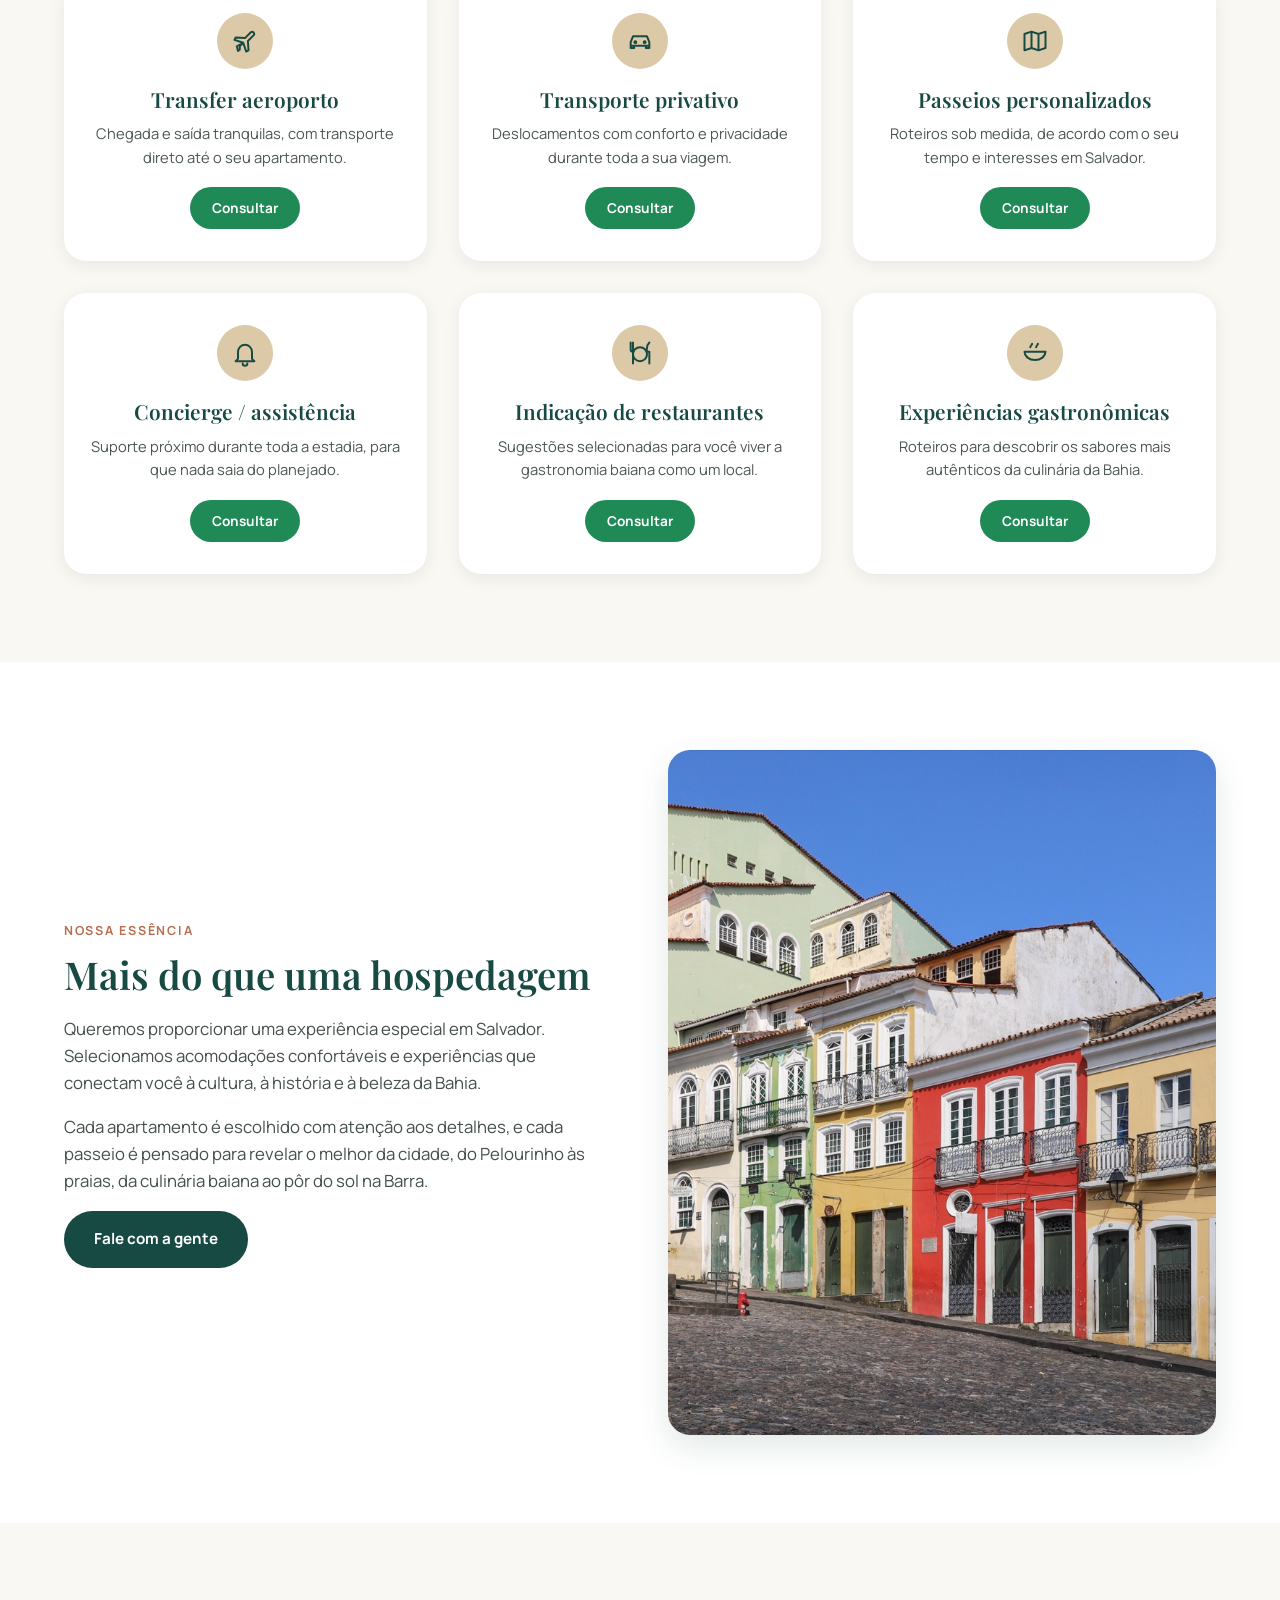
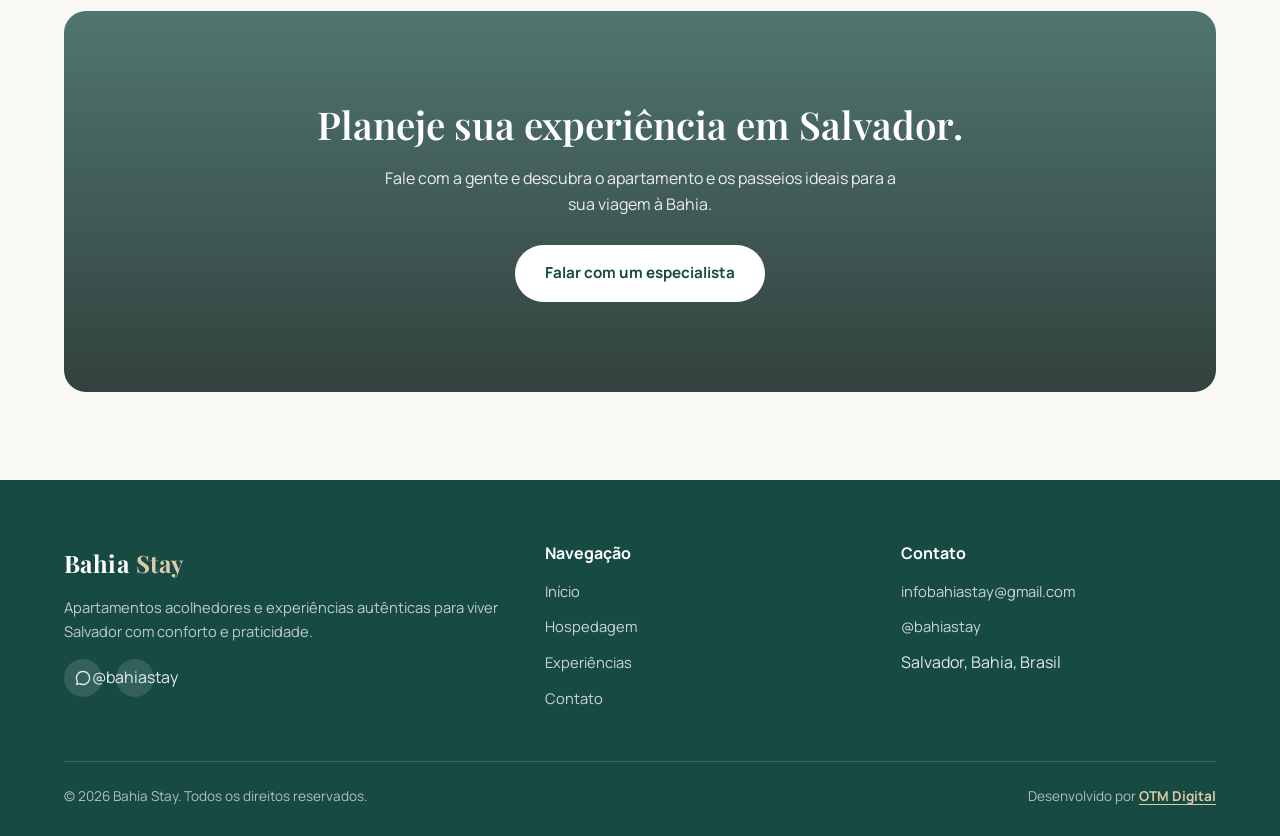
==== commit 2376fec4: "Change contact e-mail to infobahiastay@gmail.com Co-Authored-By: Claude Sonnet 5 <noreply@anthropic." ====
--- a/index.html
+++ b/index.html
@@ -183,7 +183,7 @@
       <div>
         <h4>Contato</h4>
         <ul class="footer-links">
-          <li><a href="mailto:contato@bahiastay.com.br" data-marca-email>contato@bahiastay.com.br</a></li>
+          <li><a href="mailto:infobahiastay@gmail.com" data-marca-email>infobahiastay@gmail.com</a></li>
           <li><a href="#" data-marca-instagram>@bahiastay</a></li>
           <li><span data-marca-localizacao>Salvador, Bahia, Brasil</span></li>
         </ul>
--- a/css/style.css
+++ b/css/style.css
@@ -158,10 +158,18 @@
   position: sticky;
   top: 0;
   z-index: 200;
+  border-bottom: 1px solid transparent;
+  transition: box-shadow var(--transicao), border-color var(--transicao);
+}
+
+/* O desfoque fica no pseudo-elemento: backdrop-filter no próprio header prenderia o menu mobile (position: fixed) dentro dele */
+.header::before {
+  content: "";
+  position: absolute;
+  inset: 0;
+  z-index: -1;
   background-color: rgba(250, 248, 243, 0.92);
   backdrop-filter: blur(8px);
-  border-bottom: 1px solid transparent;
-  transition: box-shadow var(--transicao), border-color var(--transicao), background-color var(--transicao);
 }
 
 .header--rolado {
@@ -911,3 +919,5 @@
 
 .creditos-link { color: var(--cor-areia); font-weight: 700; text-decoration: underline; text-underline-offset: 3px; }
 .creditos-link:hover { color: var(--cor-branco); }
+
+.detalhe-topo > *, .detalhe-corpo > * { min-width: 0; }
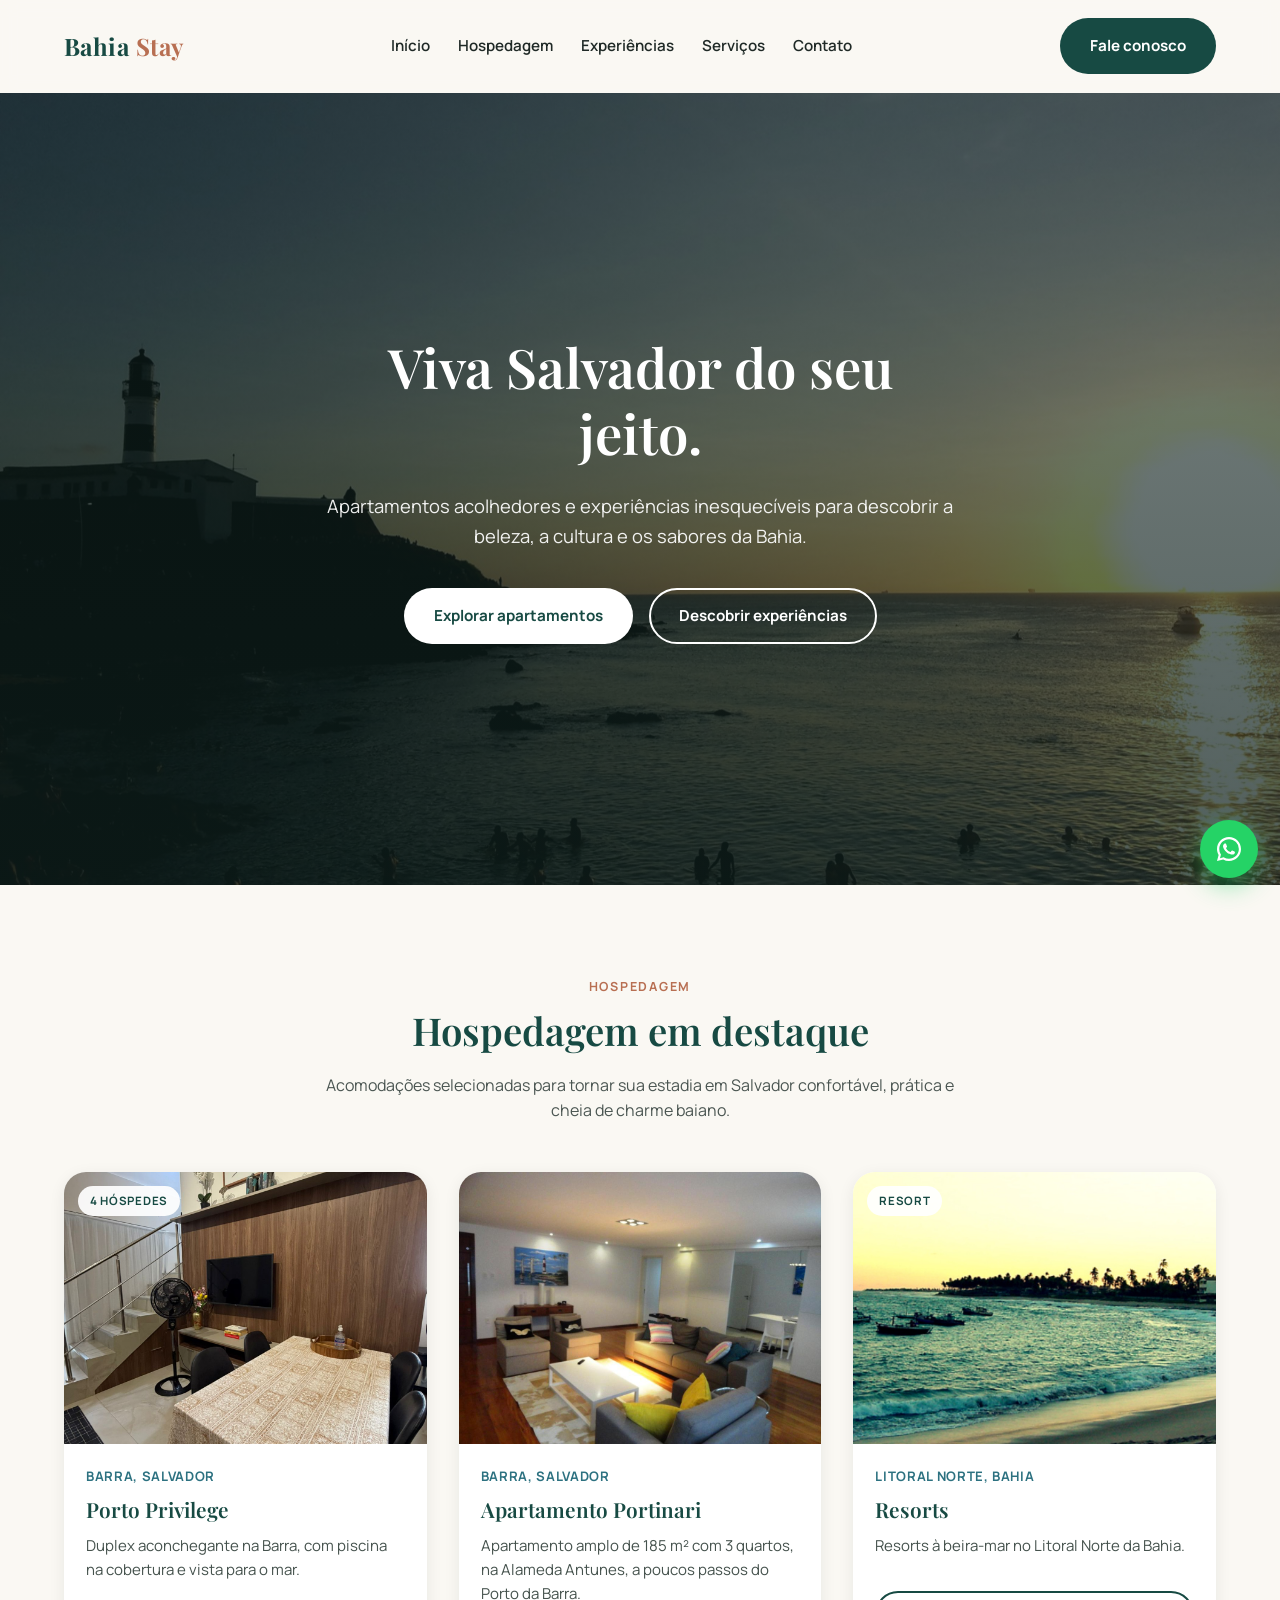
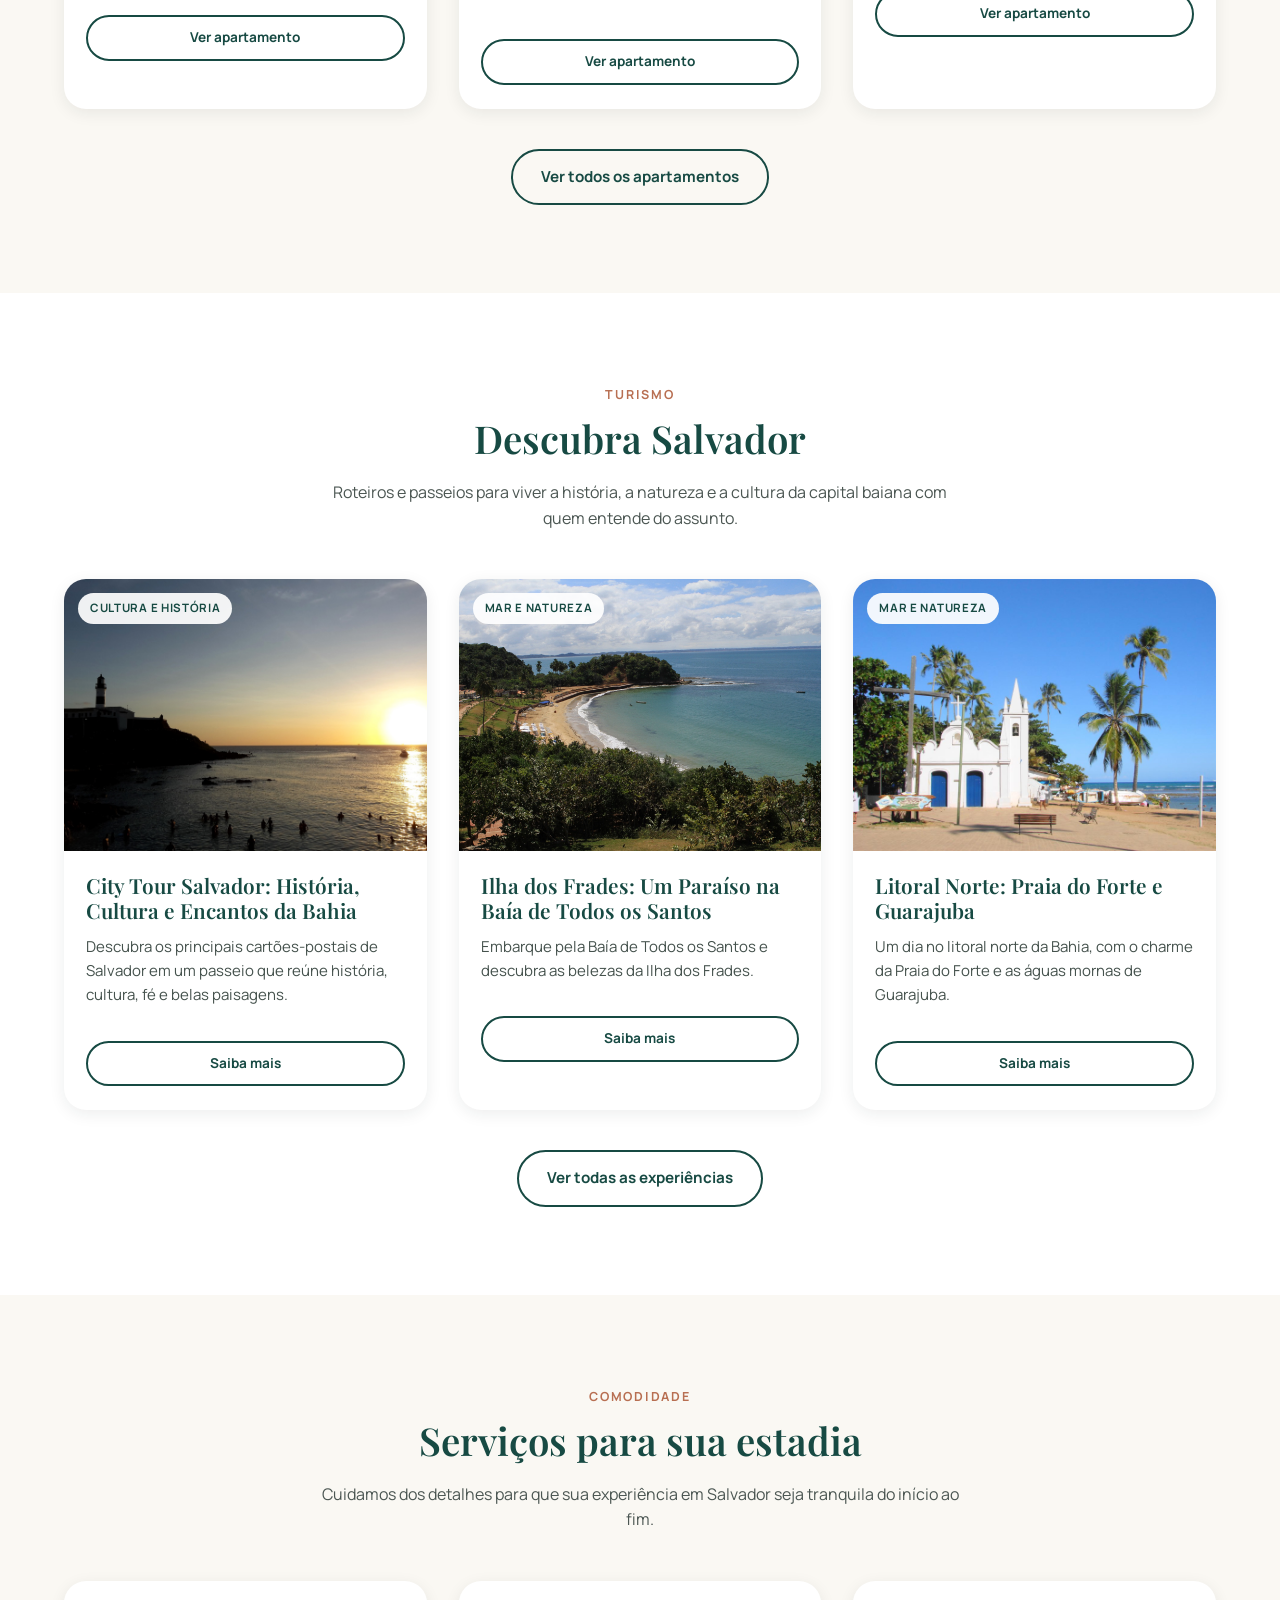
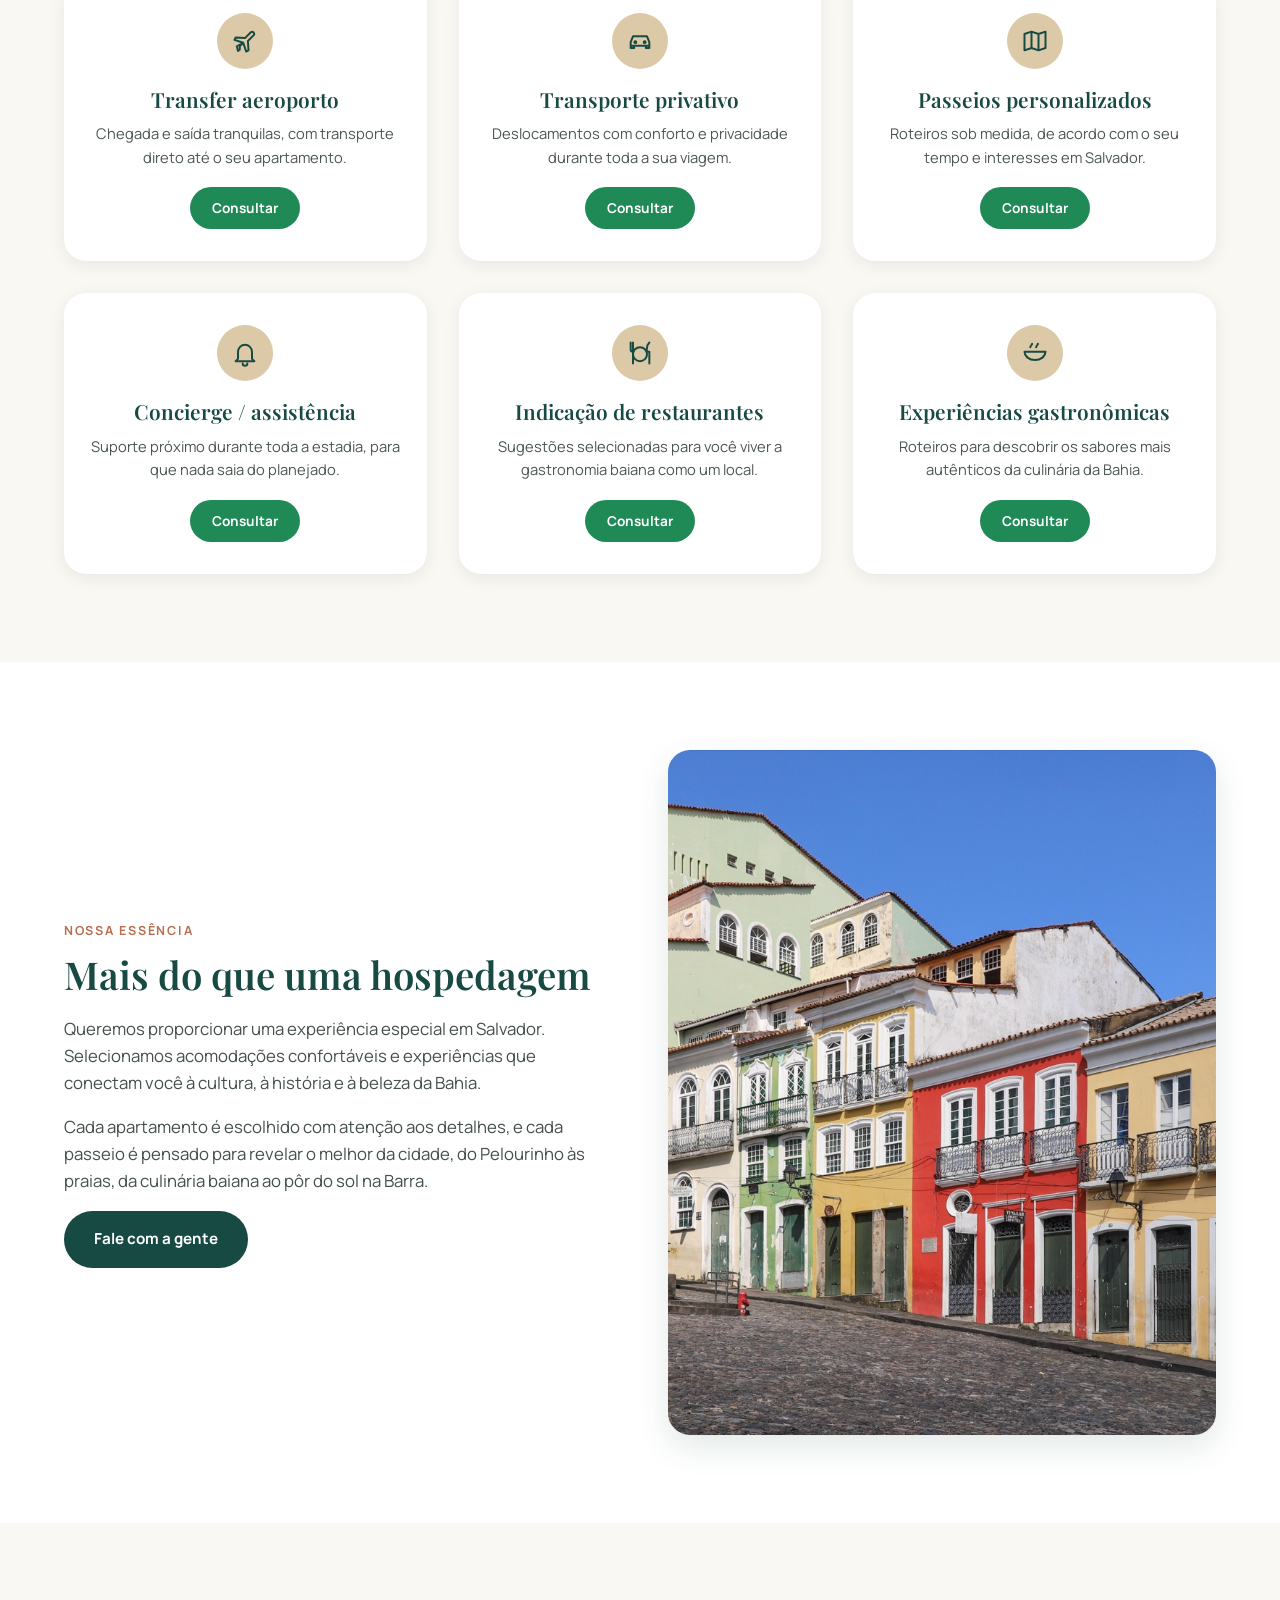
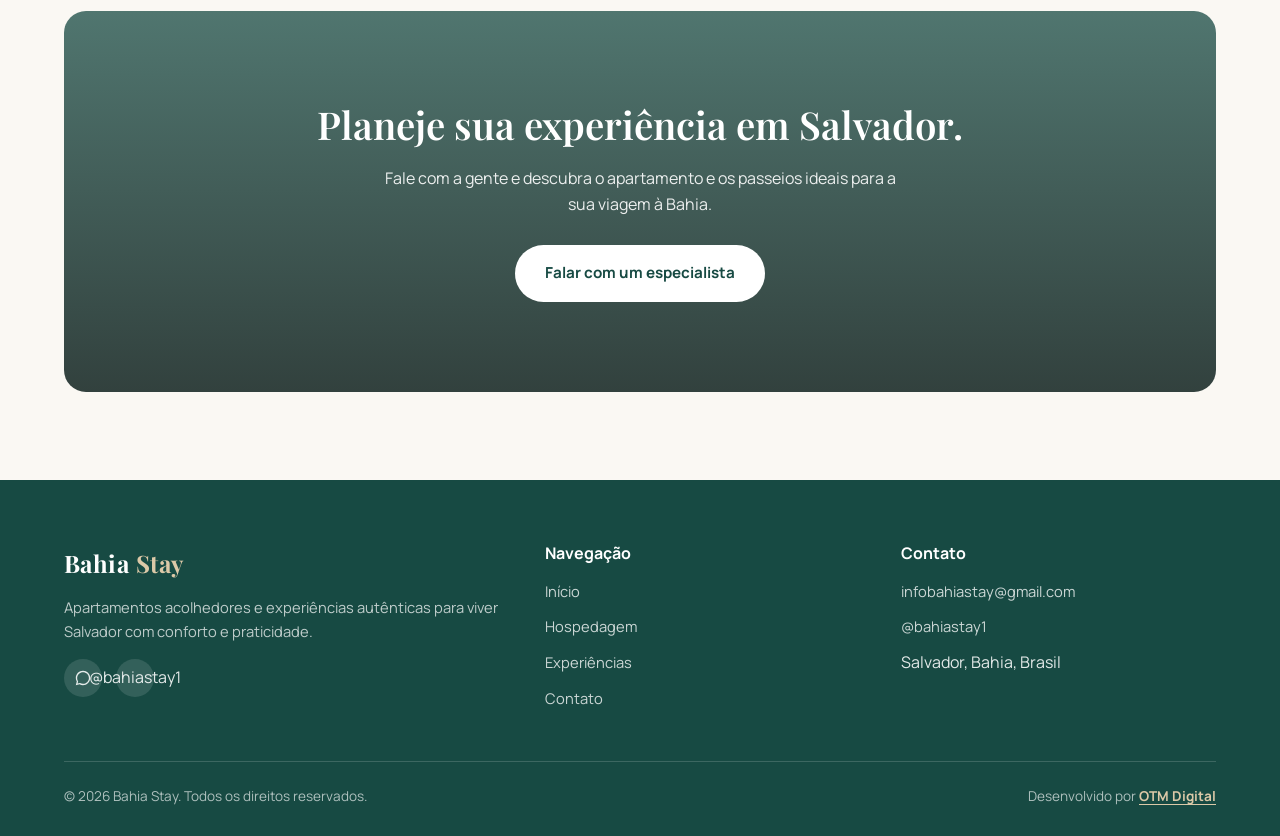
==== commit 0c248ff1: "Add Instagram @bahiastay1 Co-Authored-By: Claude Sonnet 5 <noreply@anthropic.com>" ====
--- a/index.html
+++ b/index.html
@@ -163,10 +163,10 @@
         <a href="index.html" class="logo">Bahia <span>Stay</span></a>
         <p style="margin-top:14px;">Apartamentos acolhedores e experiências autênticas para viver Salvador com conforto e praticidade.</p>
         <div class="footer-social">
-          <a href="https://wa.me/5571999999999" data-marca-whatsapp target="_blank" rel="noopener" aria-label="WhatsApp">
+          <a href="https://wa.me/5571996673131" data-marca-whatsapp target="_blank" rel="noopener" aria-label="WhatsApp">
             <svg width="18" height="18" viewBox="0 0 32 32" fill="currentColor"><path d="M16.001 3.2c-7.07 0-12.8 5.73-12.8 12.8 0 2.26.6 4.44 1.73 6.37L3.2 28.8l6.58-1.7a12.74 12.74 0 0 0 6.22 1.6h.01c7.07 0 12.8-5.73 12.8-12.8s-5.73-12.7-12.81-12.7zm0 23.24h-.01a10.4 10.4 0 0 1-5.3-1.45l-.38-.22-3.9 1.01 1.04-3.8-.25-.39a10.42 10.42 0 0 1-1.6-5.59c0-5.76 4.69-10.44 10.45-10.44 2.79 0 5.41 1.09 7.39 3.06a10.36 10.36 0 0 1 3.06 7.38c0 5.76-4.69 10.44-10.5 10.44z"/></svg>
           </a>
-          <a href="#" data-marca-instagram aria-label="Instagram">
+          <a href="https://instagram.com/bahiastay1" target="_blank" rel="noopener" data-marca-instagram aria-label="Instagram">
             <svg width="18" height="18" viewBox="0 0 24 24" fill="currentColor"><path d="M12 2.2c3.2 0 3.6 0 4.85.07 3.25.15 4.77 1.69 4.92 4.92.06 1.25.07 1.6.07 4.81 0 3.22-.01 3.56-.07 4.81-.15 3.23-1.66 4.77-4.92 4.92-1.25.06-1.6.07-4.85.07-3.2 0-3.6 0-4.85-.07-3.26-.15-4.77-1.7-4.92-4.92-.06-1.25-.07-1.6-.07-4.81 0-3.22.01-3.56.07-4.81.15-3.23 1.66-4.77 4.92-4.92C8.4 2.21 8.8 2.2 12 2.2zm0 5.4a4.4 4.4 0 1 0 0 8.8 4.4 4.4 0 0 0 0-8.8zm0 7.26a2.86 2.86 0 1 1 0-5.72 2.86 2.86 0 0 1 0 5.72zm5.6-7.44a1.03 1.03 0 1 1-2.06 0 1.03 1.03 0 0 1 2.06 0z"/></svg>
           </a>
         </div>
@@ -184,7 +184,7 @@
         <h4>Contato</h4>
         <ul class="footer-links">
           <li><a href="mailto:infobahiastay@gmail.com" data-marca-email>infobahiastay@gmail.com</a></li>
-          <li><a href="#" data-marca-instagram>@bahiastay</a></li>
+          <li><a href="https://instagram.com/bahiastay1" target="_blank" rel="noopener" data-marca-instagram>@bahiastay1</a></li>
           <li><span data-marca-localizacao>Salvador, Bahia, Brasil</span></li>
         </ul>
       </div>
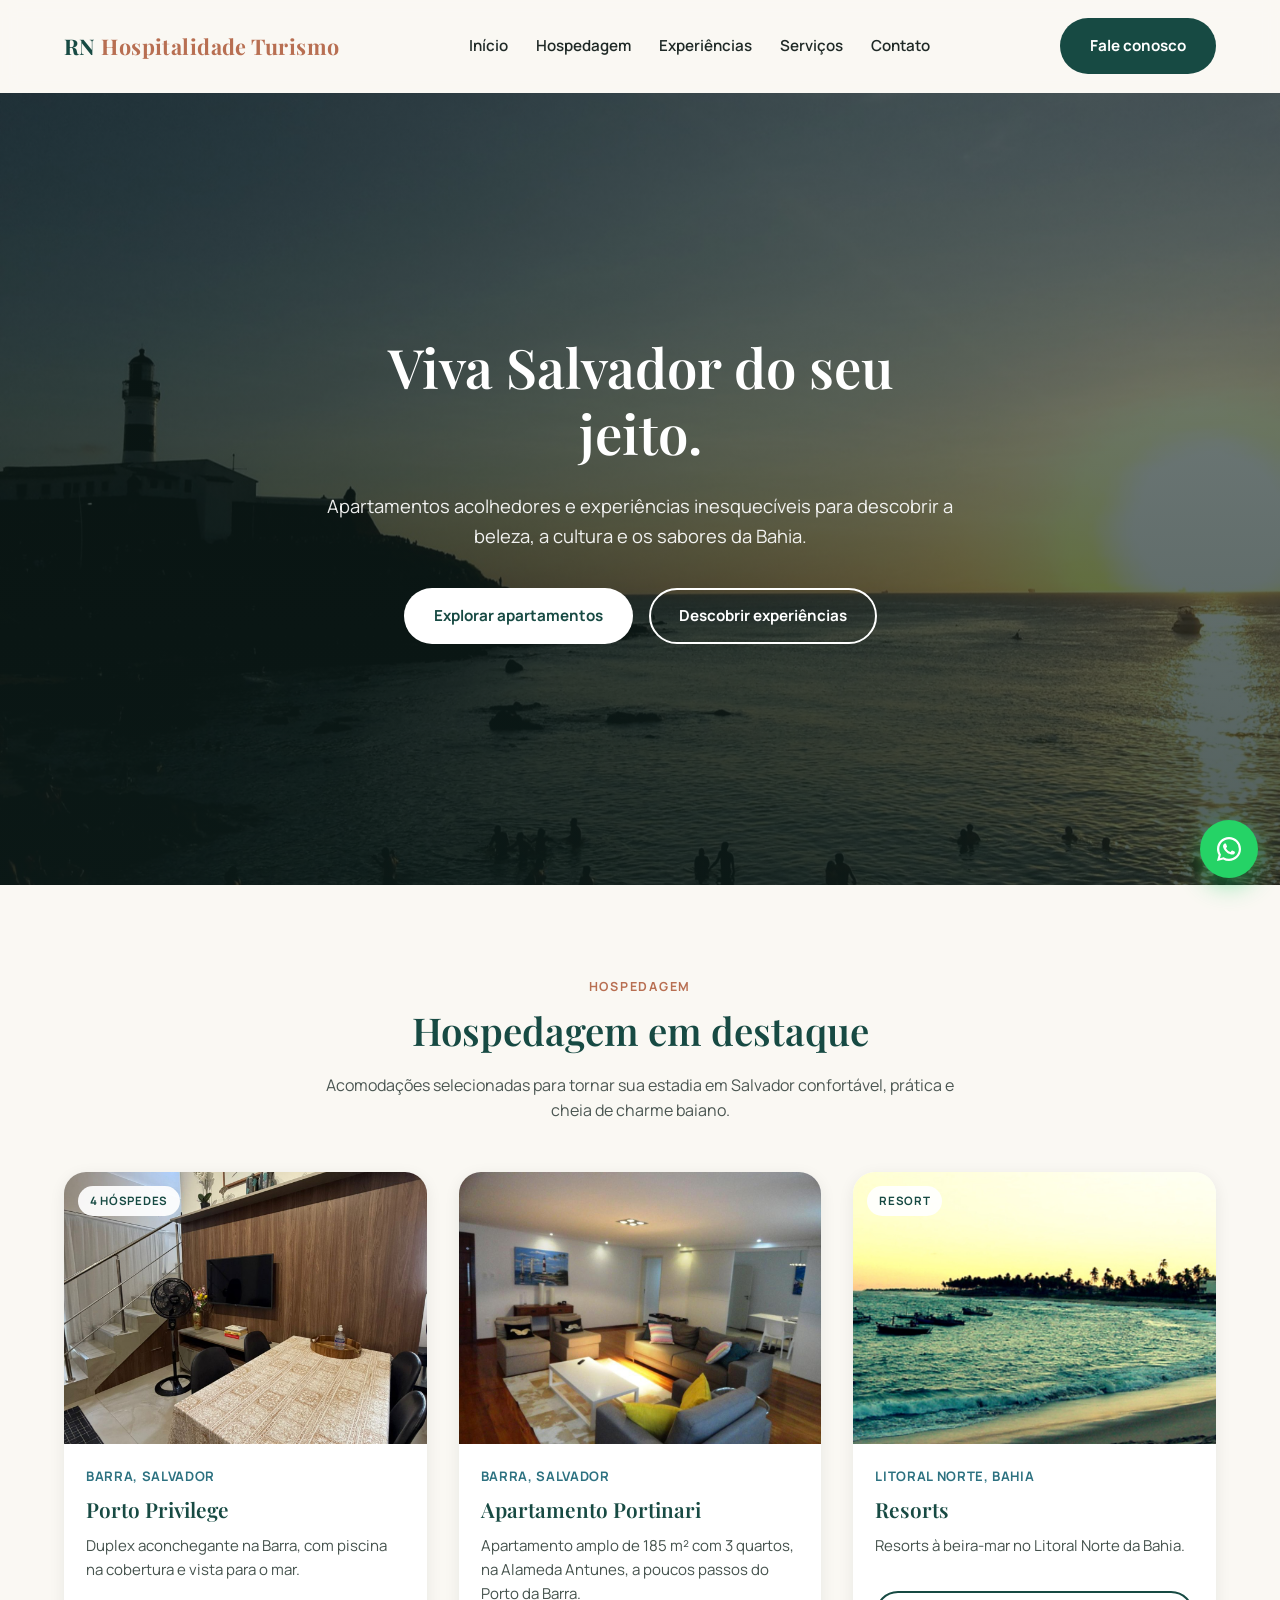
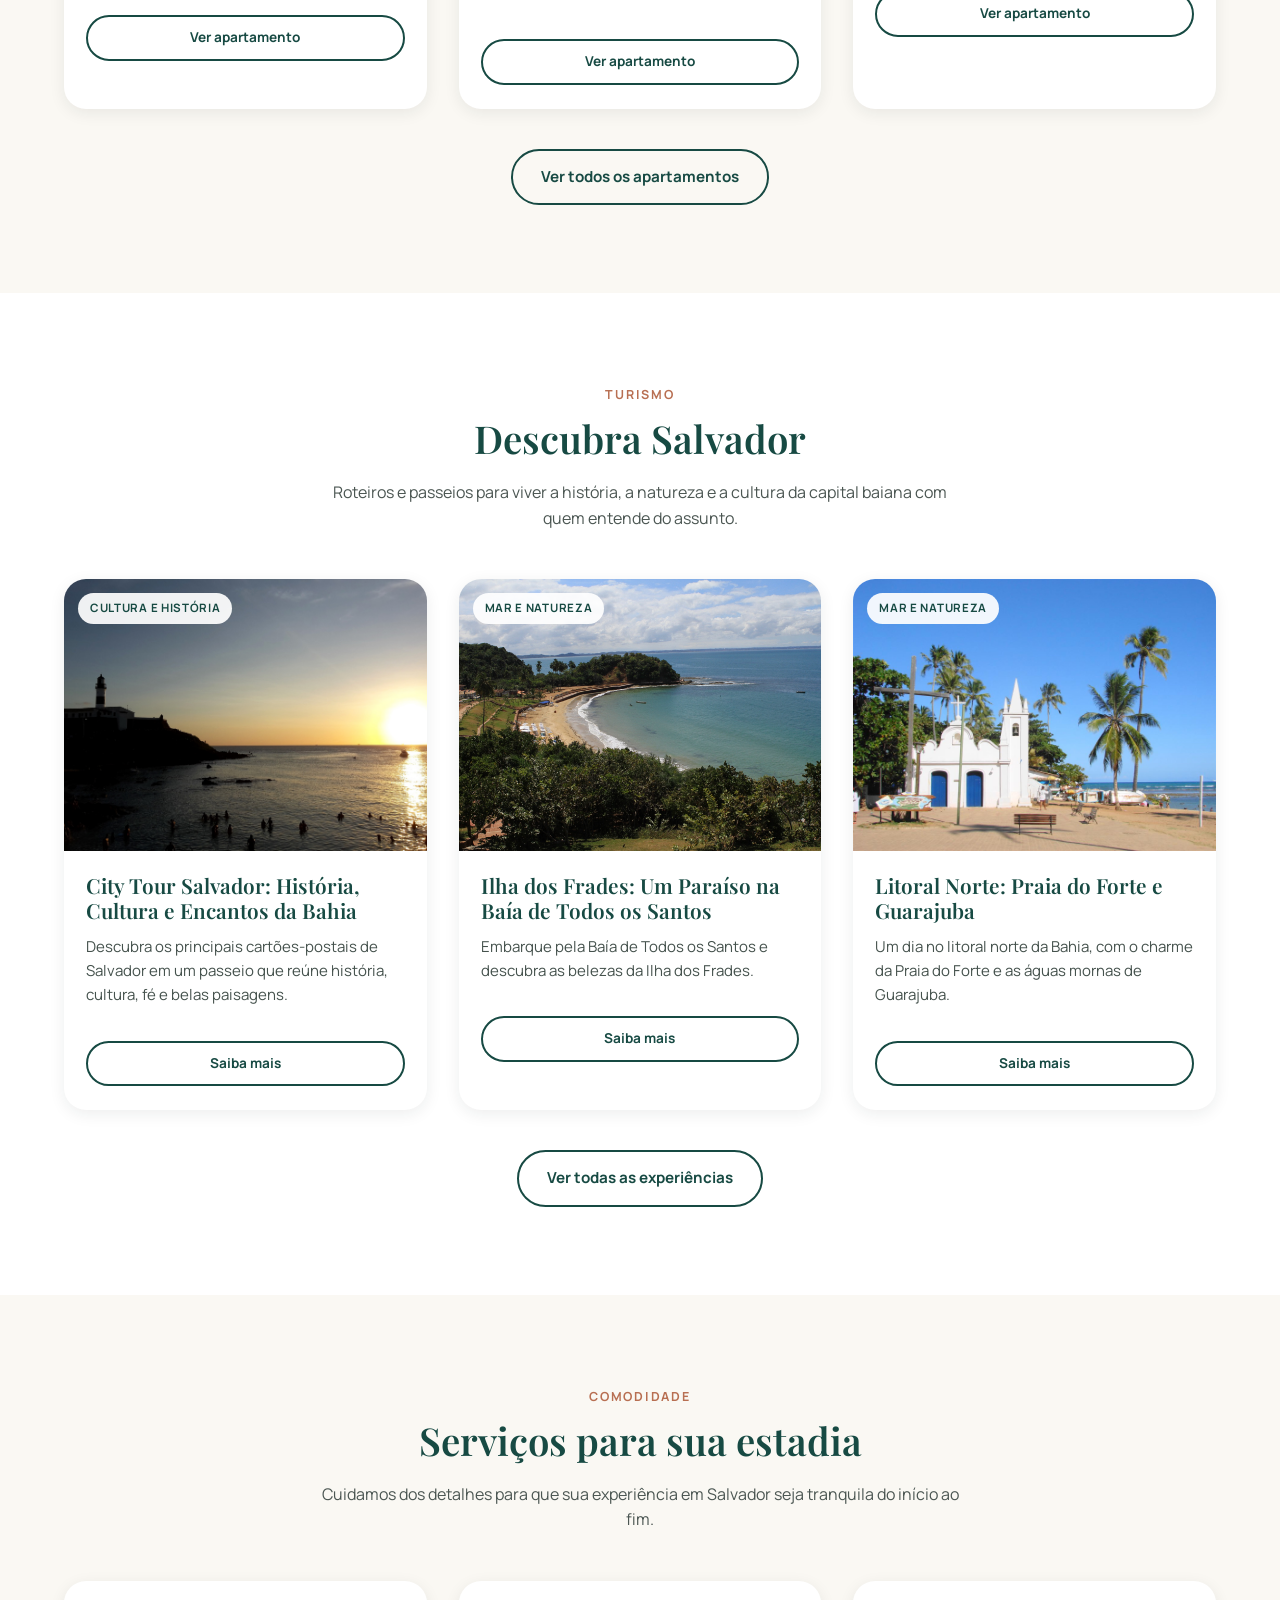
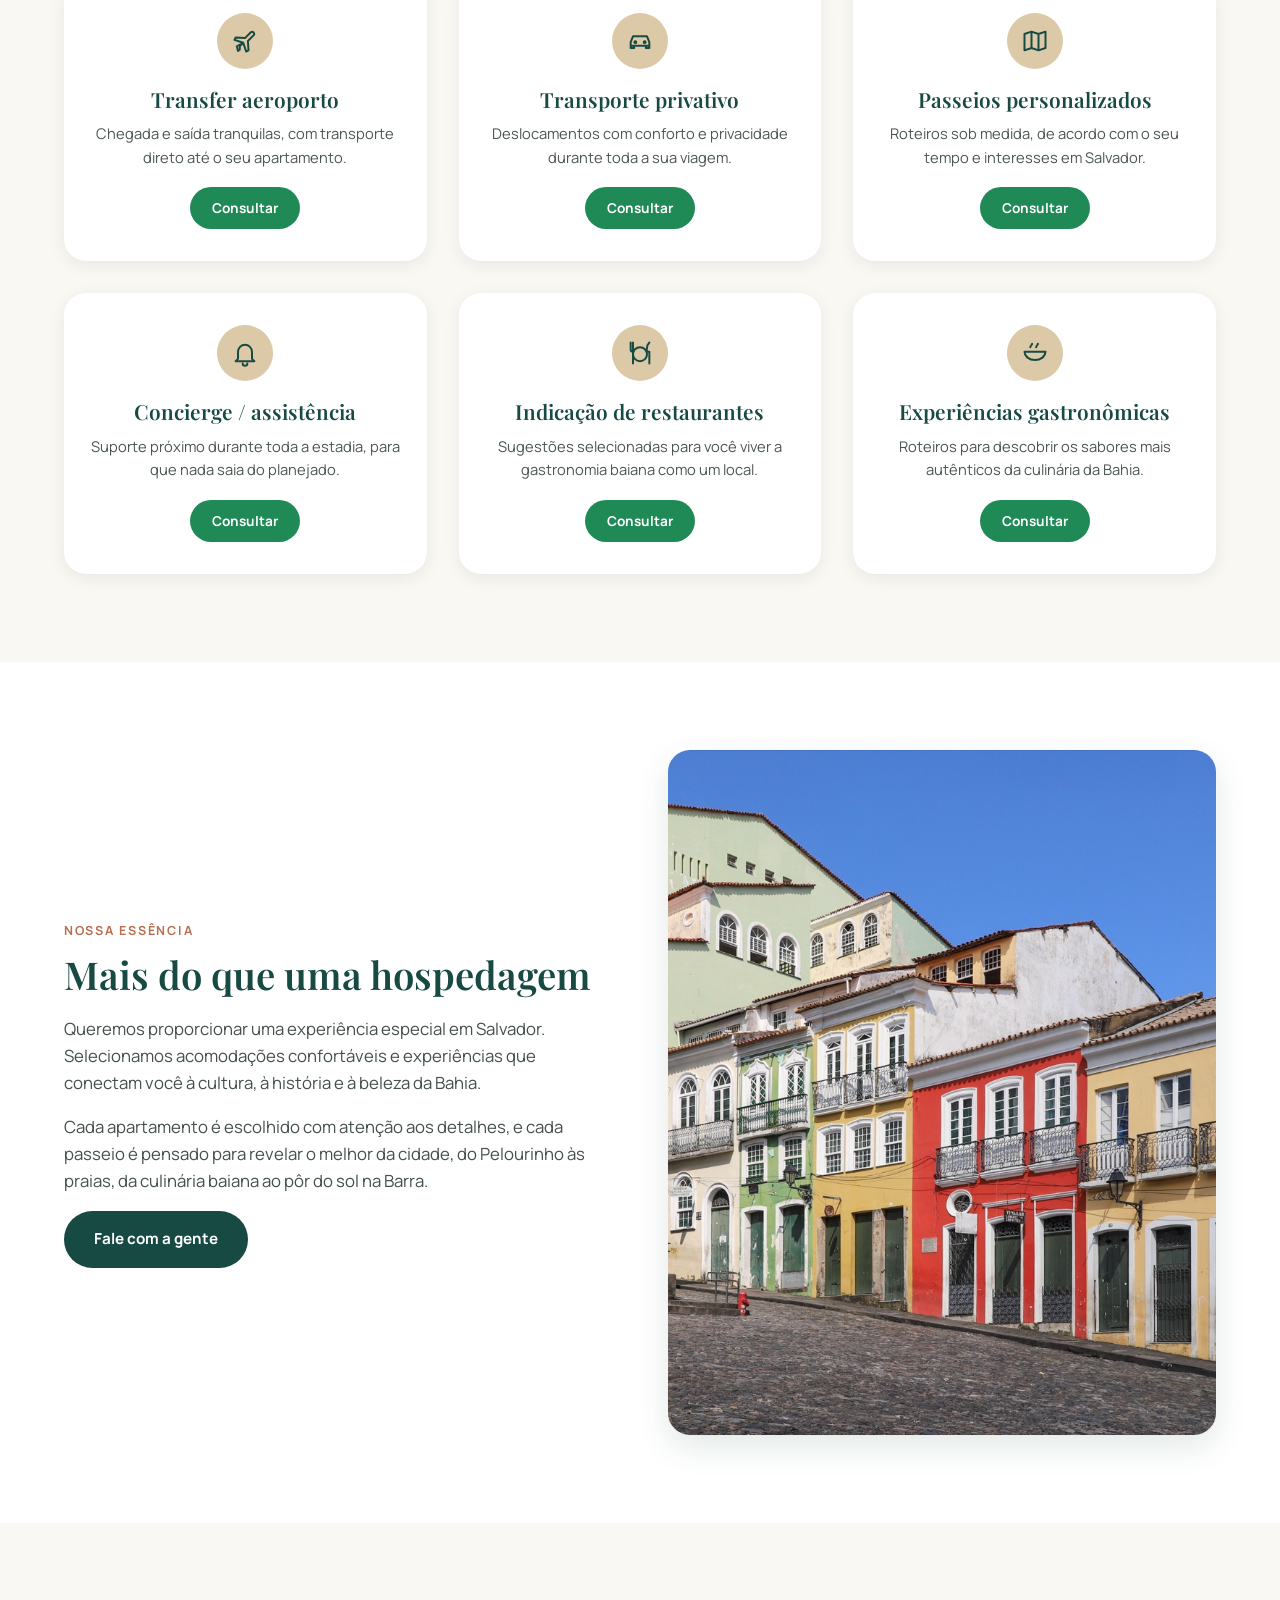
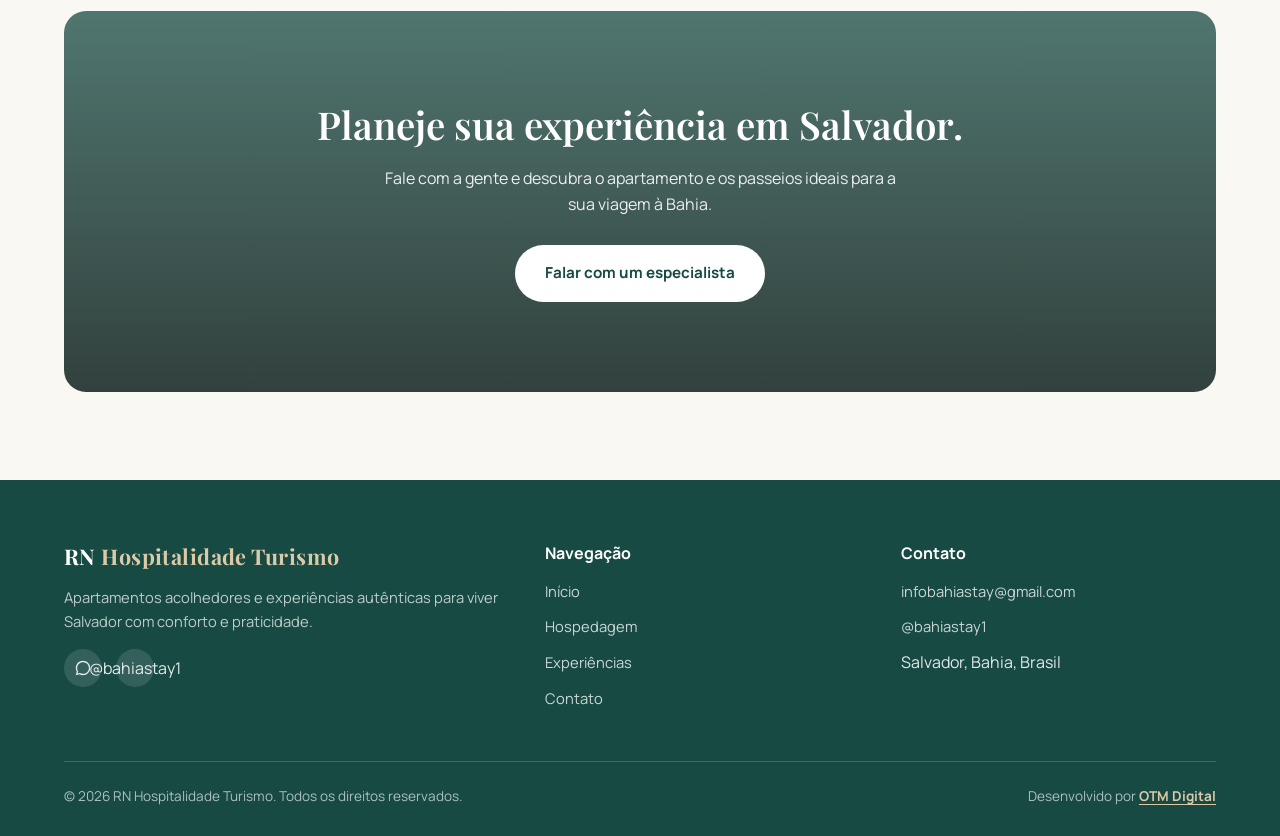
==== commit 6c9690fa: "Rename brand to RN Hospitalidade Turismo Co-Authored-By: Claude Sonnet 5 <noreply@anthropic.com>" ====
--- a/index.html
+++ b/index.html
@@ -3,7 +3,7 @@
 <head>
 <meta charset="UTF-8">
 <meta name="viewport" content="width=device-width, initial-scale=1.0">
-<title>Bahia Stay | Apartamentos e Experiências em Salvador, Bahia</title>
+<title>RN Hospitalidade Turismo | Apartamentos e Experiências em Salvador, Bahia</title>
 <meta name="description" content="Apartamentos acolhedores e experiências inesquecíveis em Salvador, Bahia. Hospedagem por temporada, passeios turísticos e serviços para sua viagem.">
 <link rel="icon" type="image/svg+xml" href="assets/images/icons/favicon.svg">
 <link rel="preconnect" href="https://fonts.googleapis.com">
@@ -14,7 +14,7 @@
 
 <header class="header">
   <div class="header-conteudo">
-    <a href="index.html" class="logo">Bahia <span>Stay</span></a>
+    <a href="index.html" class="logo">RN <span>Hospitalidade Turismo</span></a>
     <nav class="nav-principal" aria-label="Navegação principal">
       <ul>
         <li><a href="index.html">Início</a></li>
@@ -160,7 +160,7 @@
   <div class="container">
     <div class="footer-grade">
       <div>
-        <a href="index.html" class="logo">Bahia <span>Stay</span></a>
+        <a href="index.html" class="logo">RN <span>Hospitalidade Turismo</span></a>
         <p style="margin-top:14px;">Apartamentos acolhedores e experiências autênticas para viver Salvador com conforto e praticidade.</p>
         <div class="footer-social">
           <a href="https://wa.me/5571996673131" data-marca-whatsapp target="_blank" rel="noopener" aria-label="WhatsApp">
@@ -190,7 +190,7 @@
       </div>
     </div>
     <div class="footer-base">
-      <span>© <span class="ano-atual">2026</span> <span data-marca-nome>Bahia Stay</span>. Todos os direitos reservados.</span>
+      <span>© <span class="ano-atual">2026</span> <span data-marca-nome>RN Hospitalidade Turismo</span>. Todos os direitos reservados.</span>
       <span>Desenvolvido por <a href="https://www.otmdigital.online" target="_blank" rel="noopener" class="creditos-link">OTM Digital</a></span>
     </div>
   </div>
--- a/css/style.css
+++ b/css/style.css
@@ -1,5 +1,5 @@
 /* =========================================================
-   BAHIA STAY — style.css
+   RN HOSPITALIDADE TURISMO — style.css
    ========================================================= */
 
 /* ---------------------------------------------------------
@@ -189,7 +189,8 @@
 
 .logo {
   font-family: var(--fonte-titulo);
-  font-size: 1.5rem;
+  font-size: clamp(0.95rem, 4.6vw, 1.35rem);
+  line-height: 1.15;
   font-weight: 700;
   color: var(--cor-verde);
   letter-spacing: 0.02em;
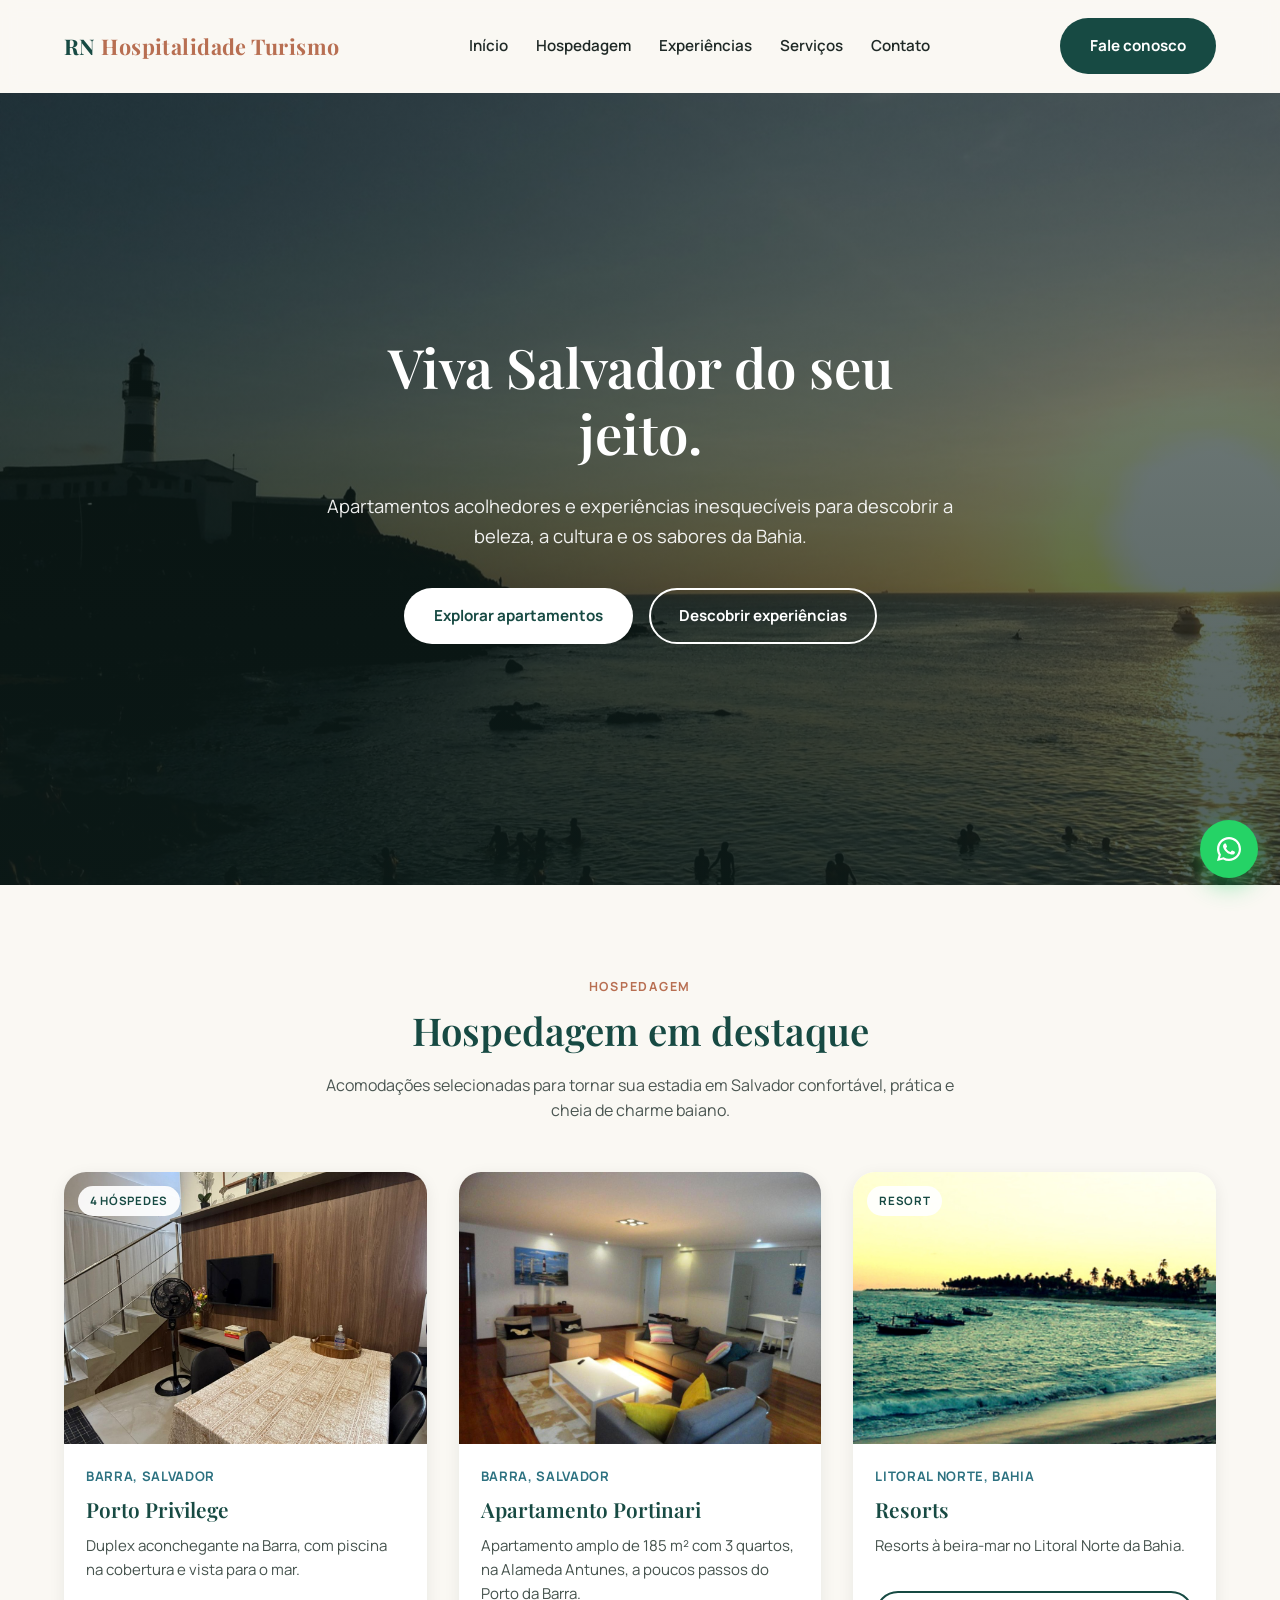
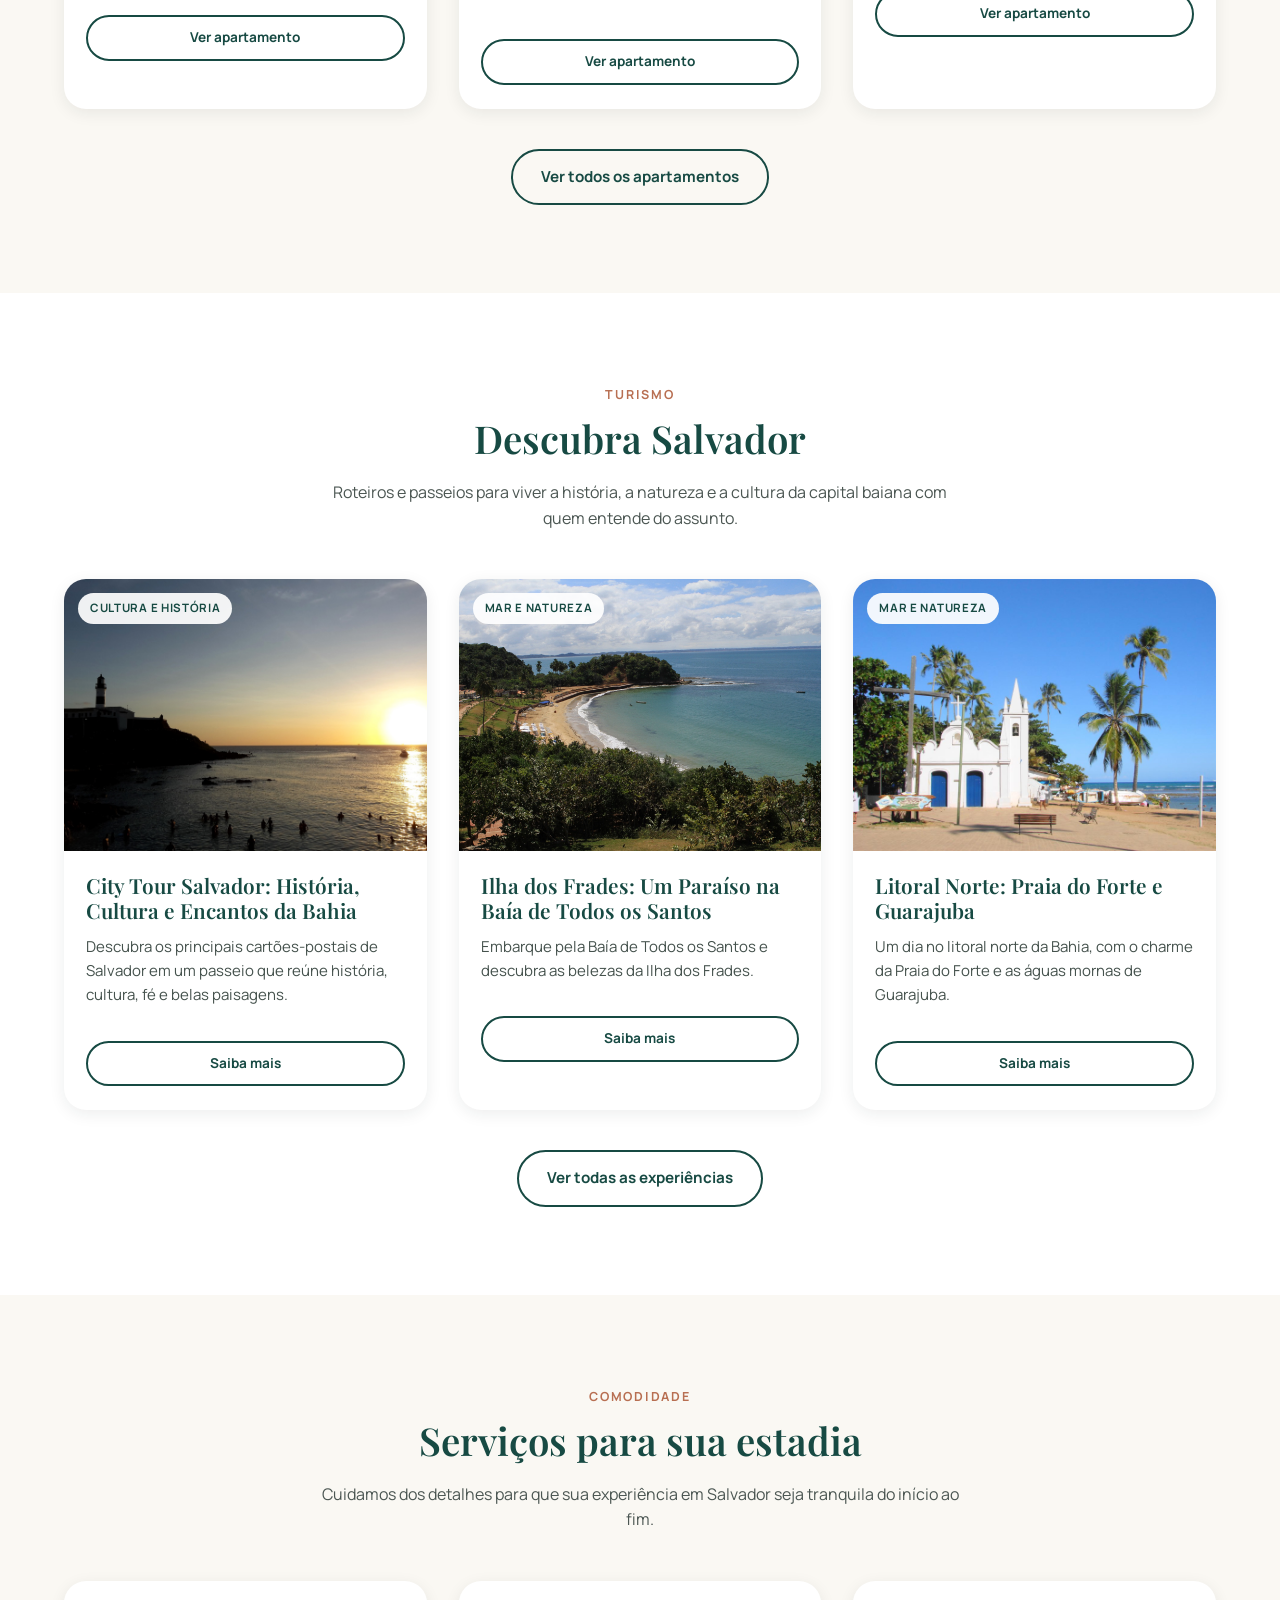
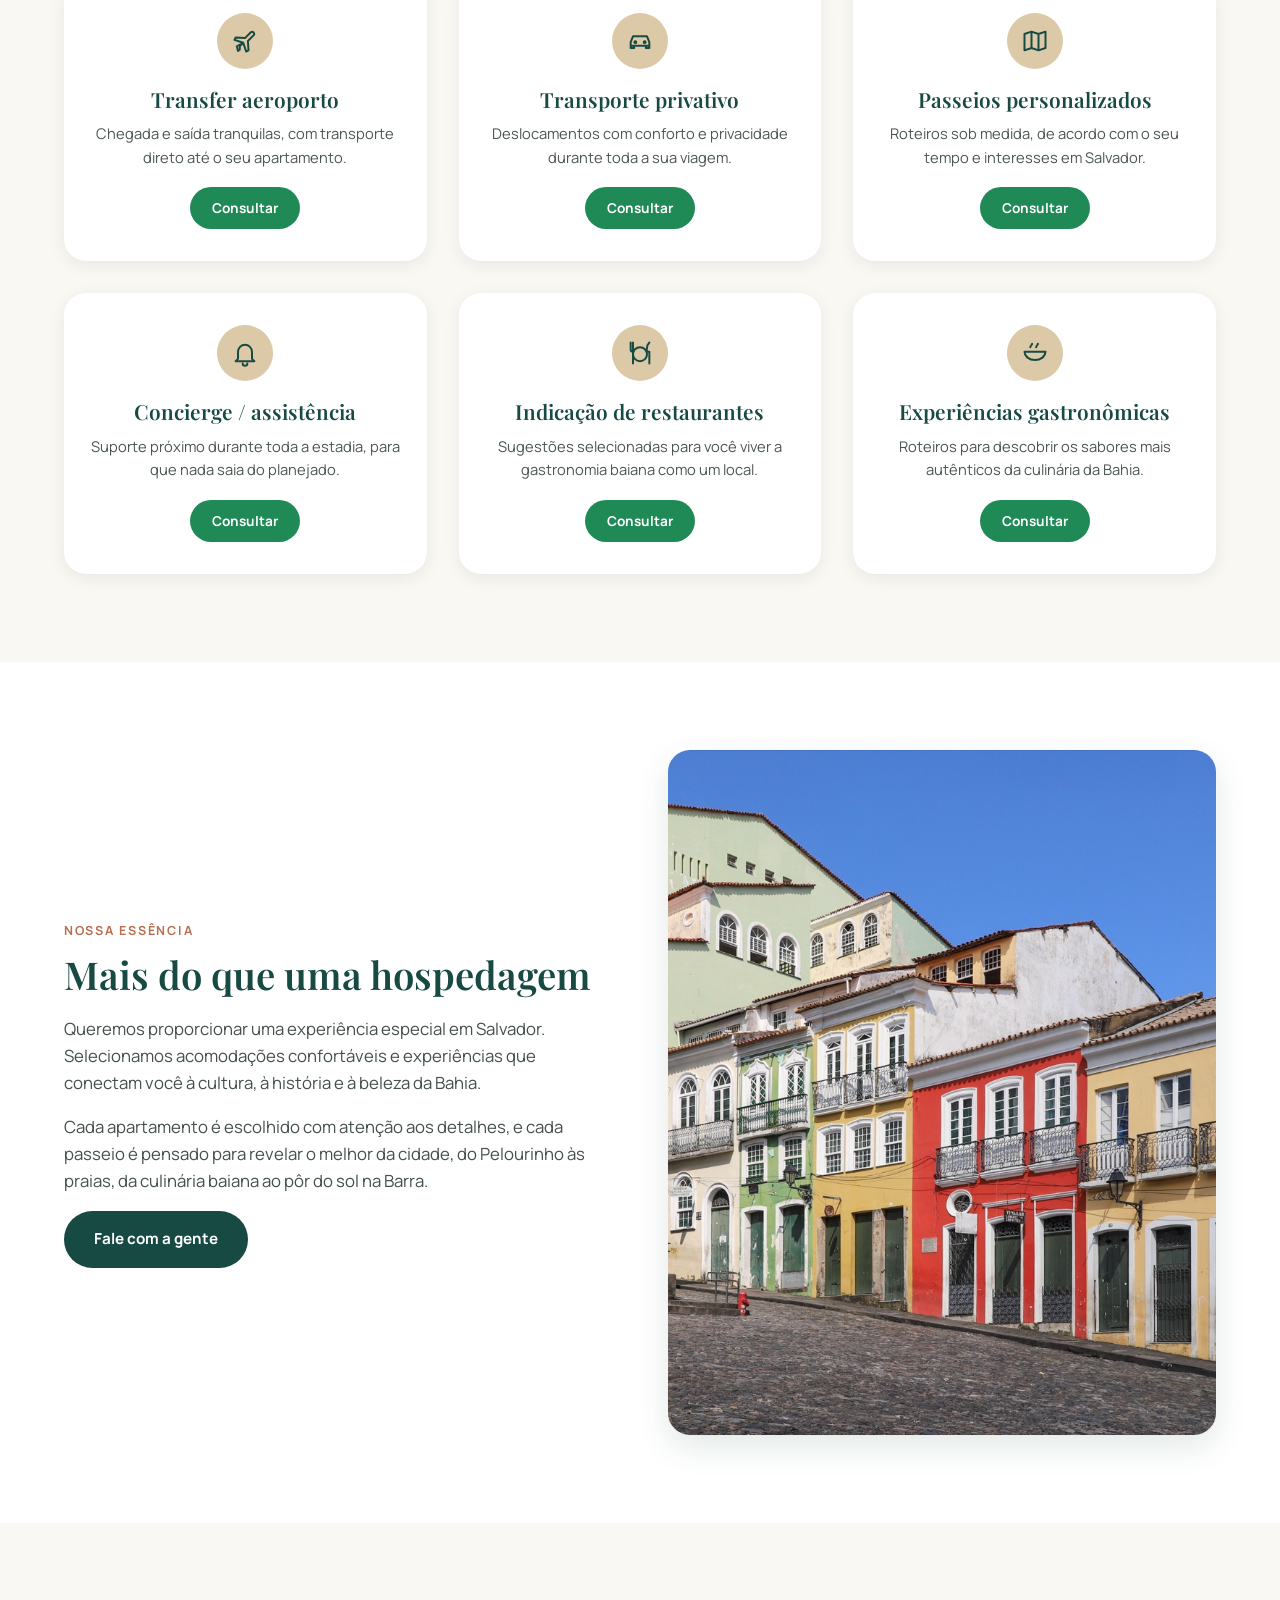
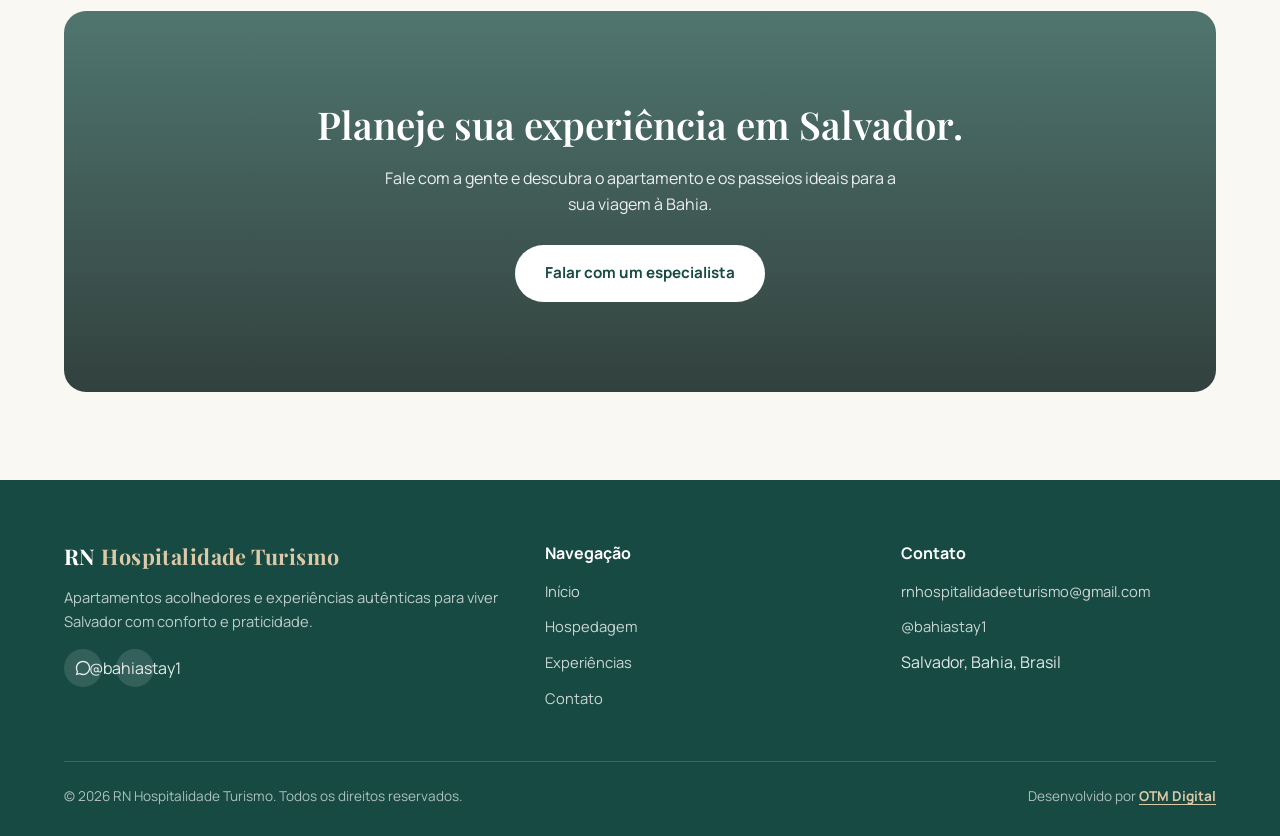
==== commit 799a66a3: "Change contact e-mail to rnhospitalidadeeturismo@gmail.com Co-Authored-By: Claude Sonnet 5 <noreply@" ====
--- a/index.html
+++ b/index.html
@@ -183,7 +183,7 @@
       <div>
         <h4>Contato</h4>
         <ul class="footer-links">
-          <li><a href="mailto:infobahiastay@gmail.com" data-marca-email>infobahiastay@gmail.com</a></li>
+          <li><a href="mailto:rnhospitalidadeeturismo@gmail.com" data-marca-email>rnhospitalidadeeturismo@gmail.com</a></li>
           <li><a href="https://instagram.com/bahiastay1" target="_blank" rel="noopener" data-marca-instagram>@bahiastay1</a></li>
           <li><span data-marca-localizacao>Salvador, Bahia, Brasil</span></li>
         </ul>
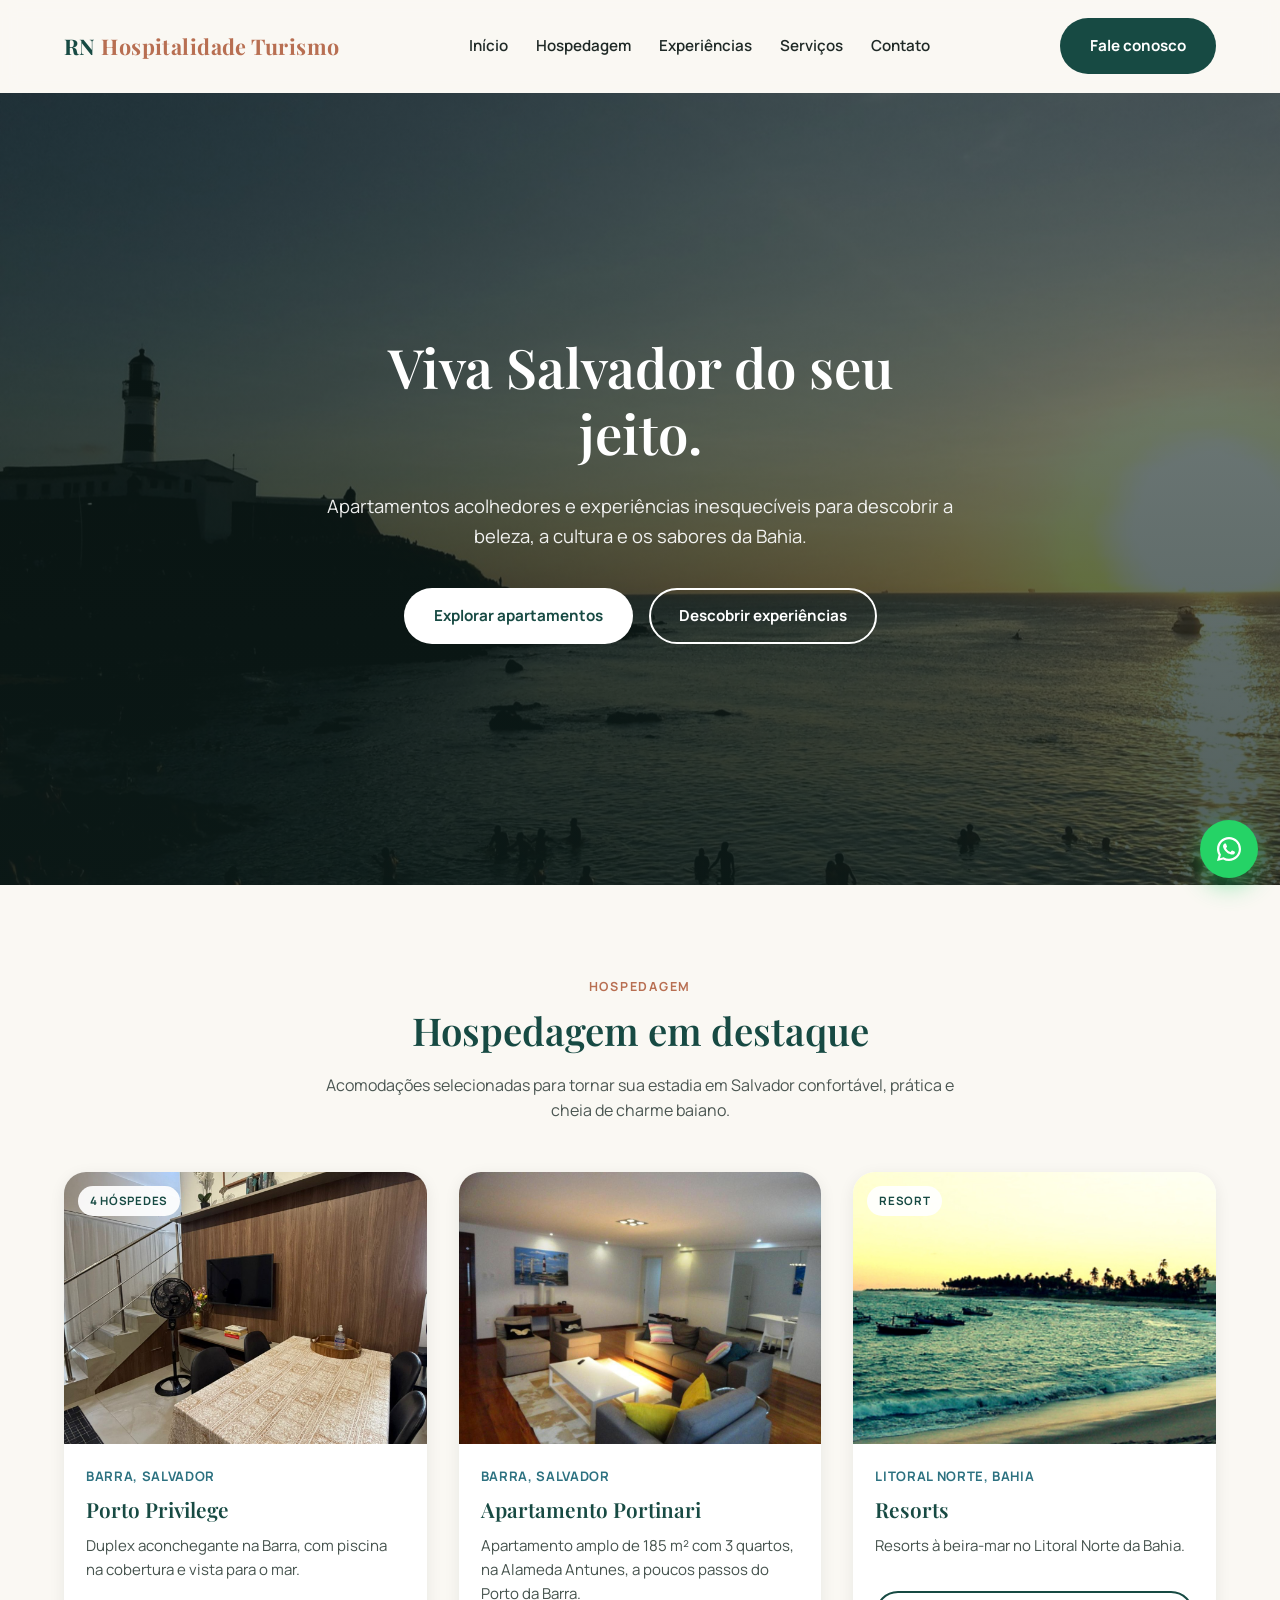
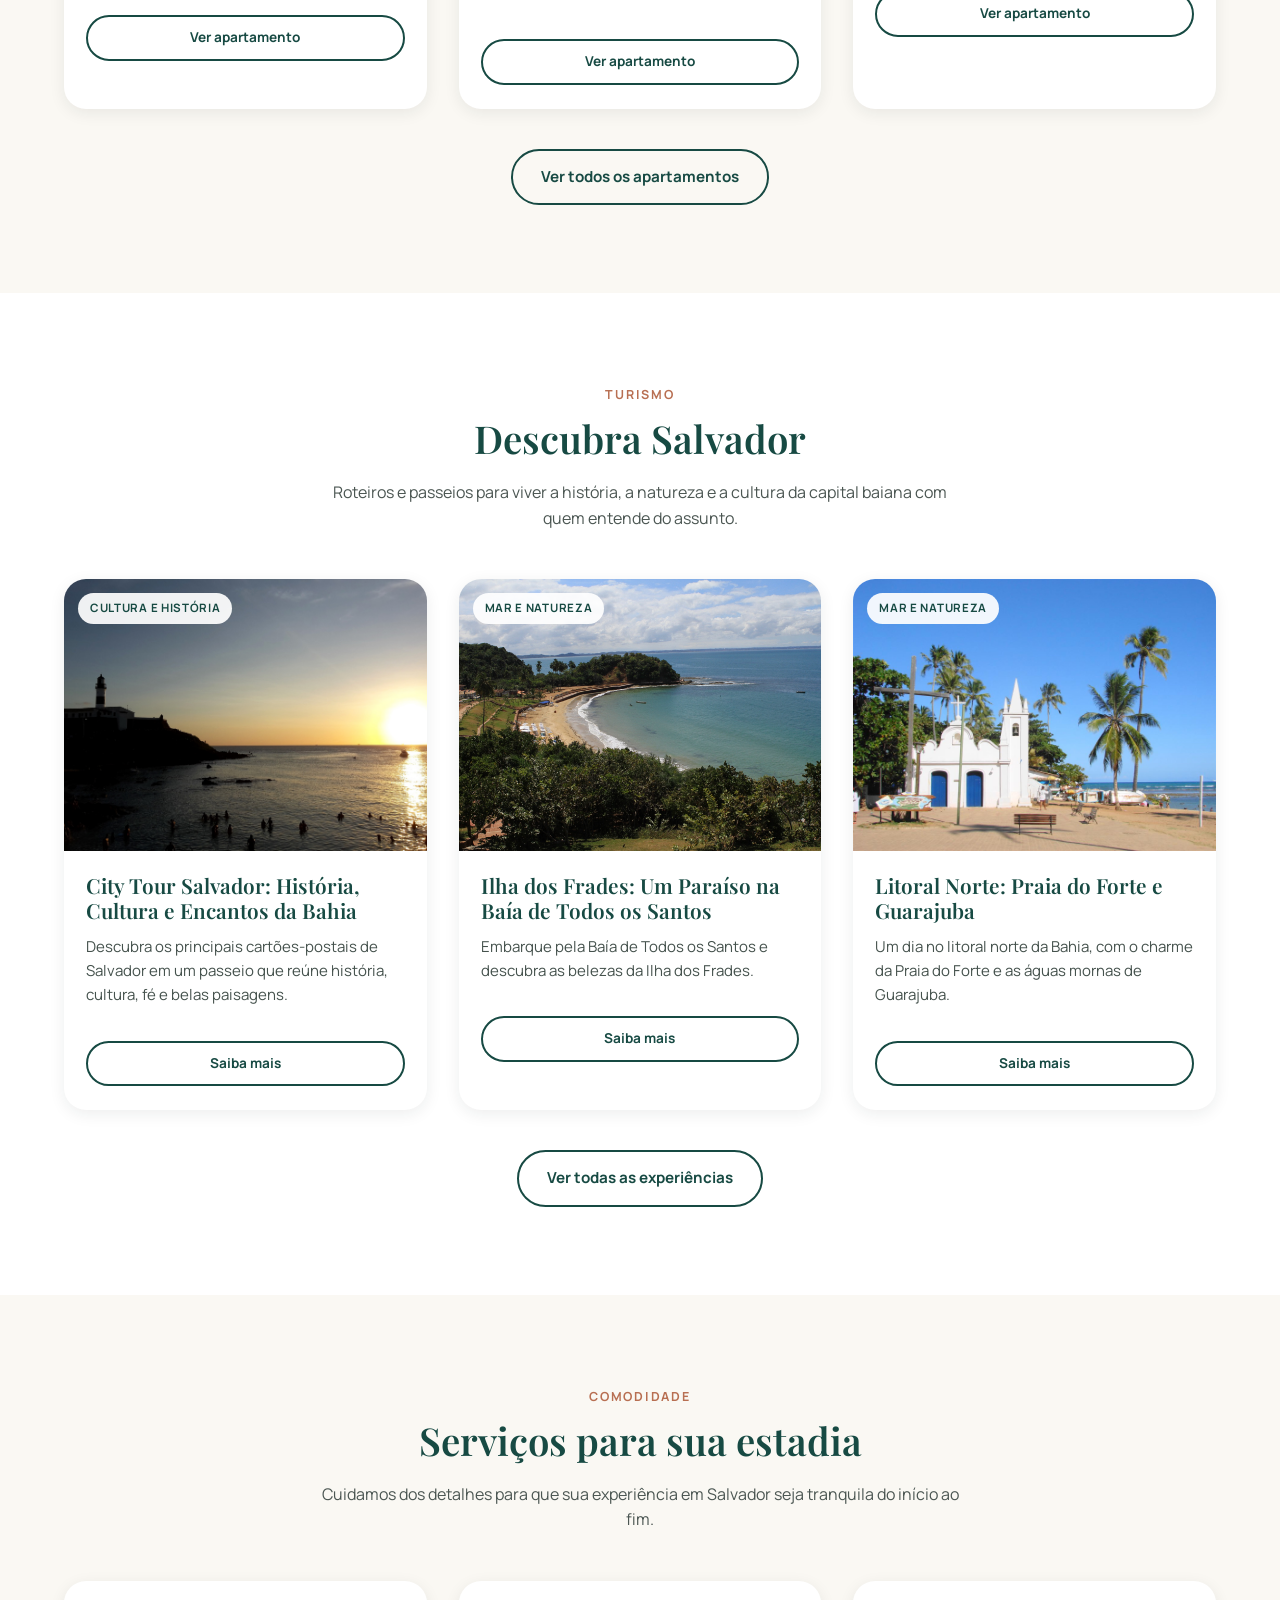
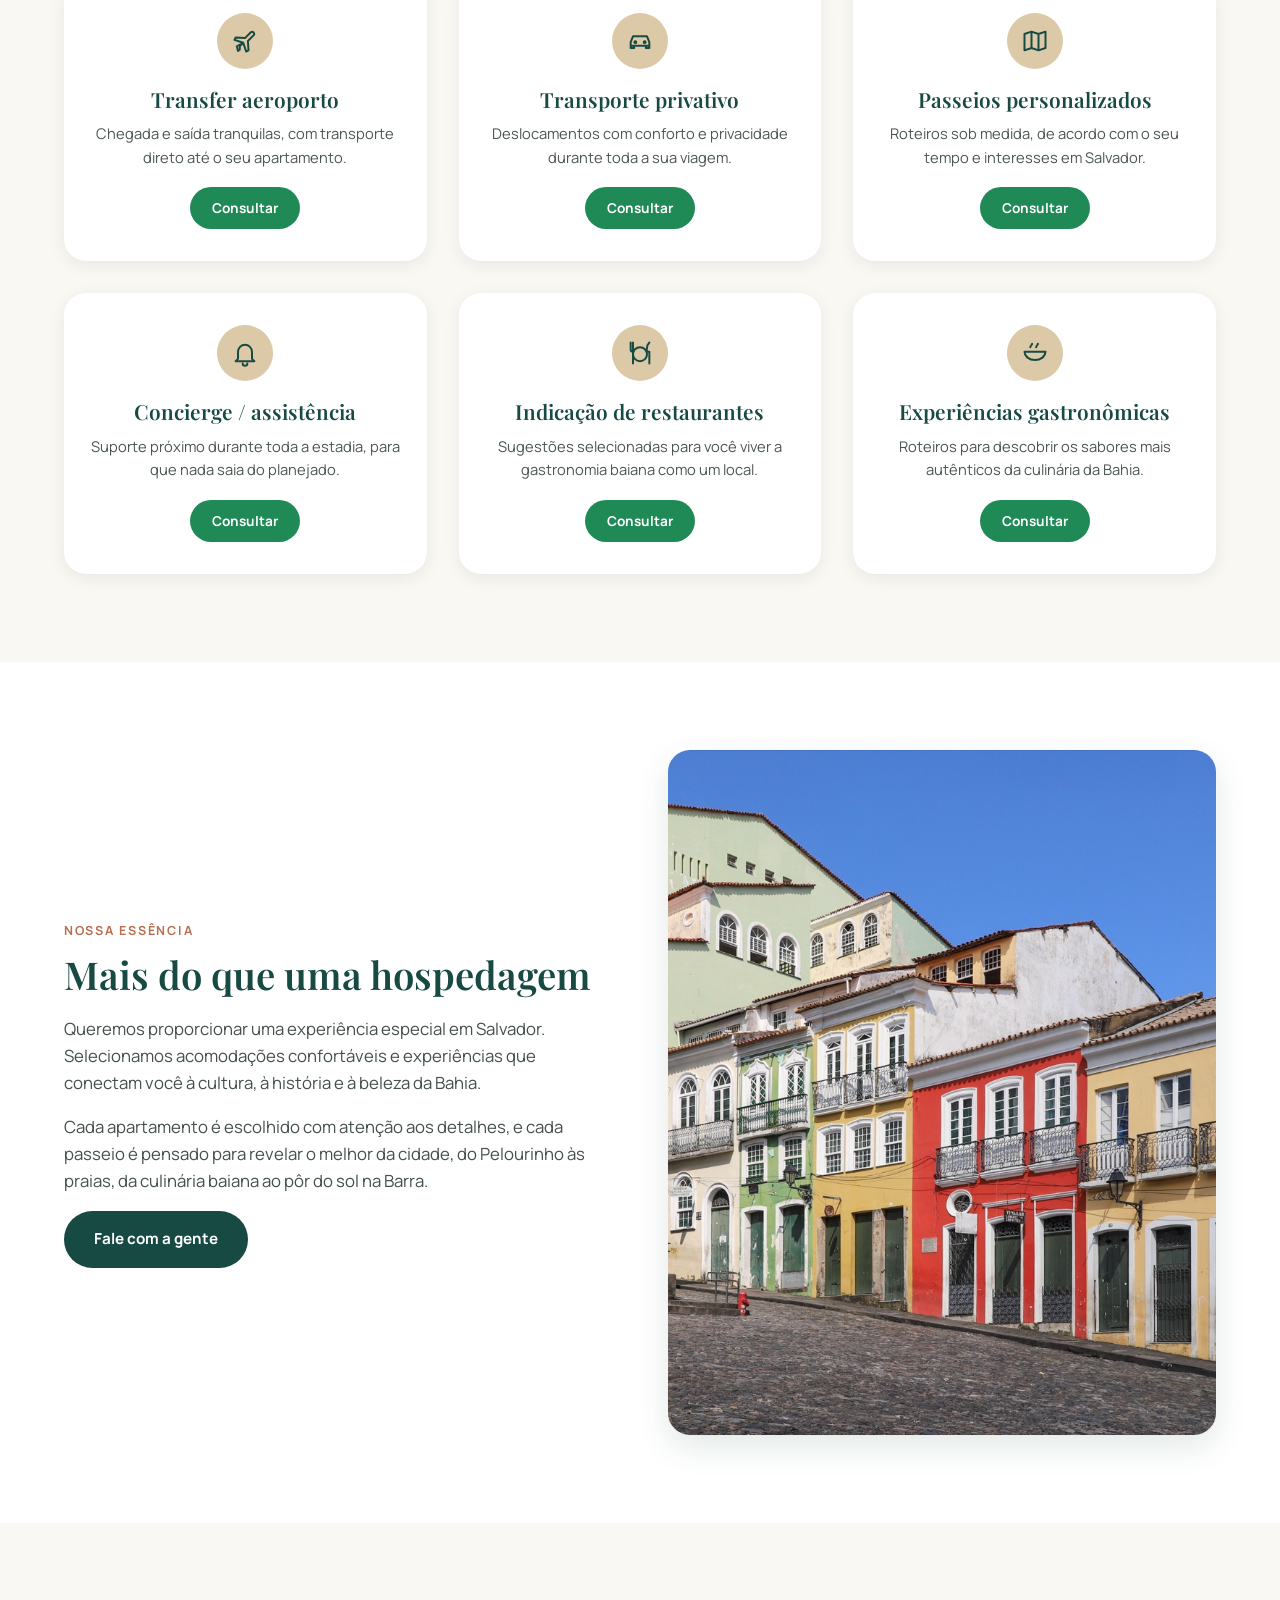
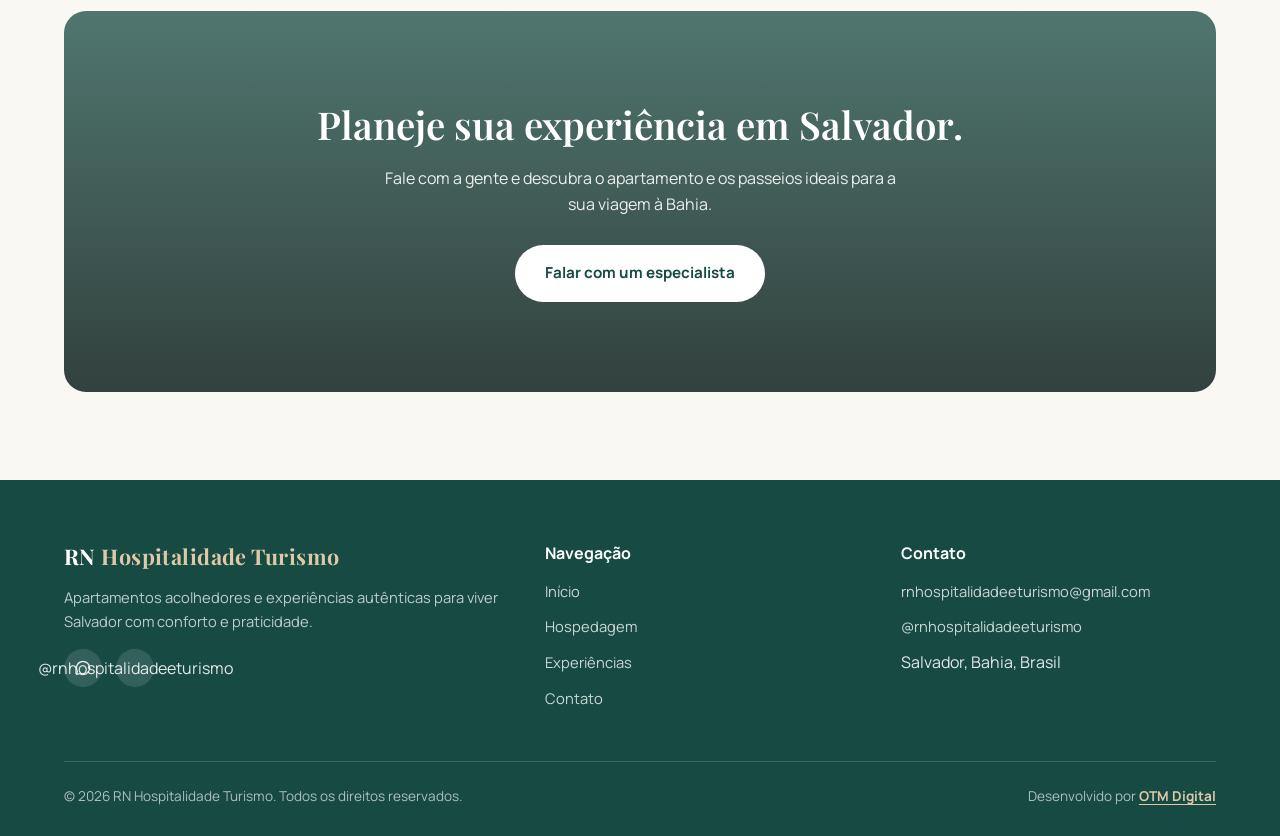
==== commit fdec52c2: "Change Instagram to @rnhospitalidadeeturismo Co-Authored-By: Claude Sonnet 5 <noreply@anthropic.com>" ====
--- a/index.html
+++ b/index.html
@@ -166,7 +166,7 @@
           <a href="https://wa.me/5571996673131" data-marca-whatsapp target="_blank" rel="noopener" aria-label="WhatsApp">
             <svg width="18" height="18" viewBox="0 0 32 32" fill="currentColor"><path d="M16.001 3.2c-7.07 0-12.8 5.73-12.8 12.8 0 2.26.6 4.44 1.73 6.37L3.2 28.8l6.58-1.7a12.74 12.74 0 0 0 6.22 1.6h.01c7.07 0 12.8-5.73 12.8-12.8s-5.73-12.7-12.81-12.7zm0 23.24h-.01a10.4 10.4 0 0 1-5.3-1.45l-.38-.22-3.9 1.01 1.04-3.8-.25-.39a10.42 10.42 0 0 1-1.6-5.59c0-5.76 4.69-10.44 10.45-10.44 2.79 0 5.41 1.09 7.39 3.06a10.36 10.36 0 0 1 3.06 7.38c0 5.76-4.69 10.44-10.5 10.44z"/></svg>
           </a>
-          <a href="https://instagram.com/bahiastay1" target="_blank" rel="noopener" data-marca-instagram aria-label="Instagram">
+          <a href="https://www.instagram.com/rnhospitalidadeeturismo" target="_blank" rel="noopener" data-marca-instagram aria-label="Instagram">
             <svg width="18" height="18" viewBox="0 0 24 24" fill="currentColor"><path d="M12 2.2c3.2 0 3.6 0 4.85.07 3.25.15 4.77 1.69 4.92 4.92.06 1.25.07 1.6.07 4.81 0 3.22-.01 3.56-.07 4.81-.15 3.23-1.66 4.77-4.92 4.92-1.25.06-1.6.07-4.85.07-3.2 0-3.6 0-4.85-.07-3.26-.15-4.77-1.7-4.92-4.92-.06-1.25-.07-1.6-.07-4.81 0-3.22.01-3.56.07-4.81.15-3.23 1.66-4.77 4.92-4.92C8.4 2.21 8.8 2.2 12 2.2zm0 5.4a4.4 4.4 0 1 0 0 8.8 4.4 4.4 0 0 0 0-8.8zm0 7.26a2.86 2.86 0 1 1 0-5.72 2.86 2.86 0 0 1 0 5.72zm5.6-7.44a1.03 1.03 0 1 1-2.06 0 1.03 1.03 0 0 1 2.06 0z"/></svg>
           </a>
         </div>
@@ -184,7 +184,7 @@
         <h4>Contato</h4>
         <ul class="footer-links">
           <li><a href="mailto:rnhospitalidadeeturismo@gmail.com" data-marca-email>rnhospitalidadeeturismo@gmail.com</a></li>
-          <li><a href="https://instagram.com/bahiastay1" target="_blank" rel="noopener" data-marca-instagram>@bahiastay1</a></li>
+          <li><a href="https://www.instagram.com/rnhospitalidadeeturismo" target="_blank" rel="noopener" data-marca-instagram>@rnhospitalidadeeturismo</a></li>
           <li><span data-marca-localizacao>Salvador, Bahia, Brasil</span></li>
         </ul>
       </div>
